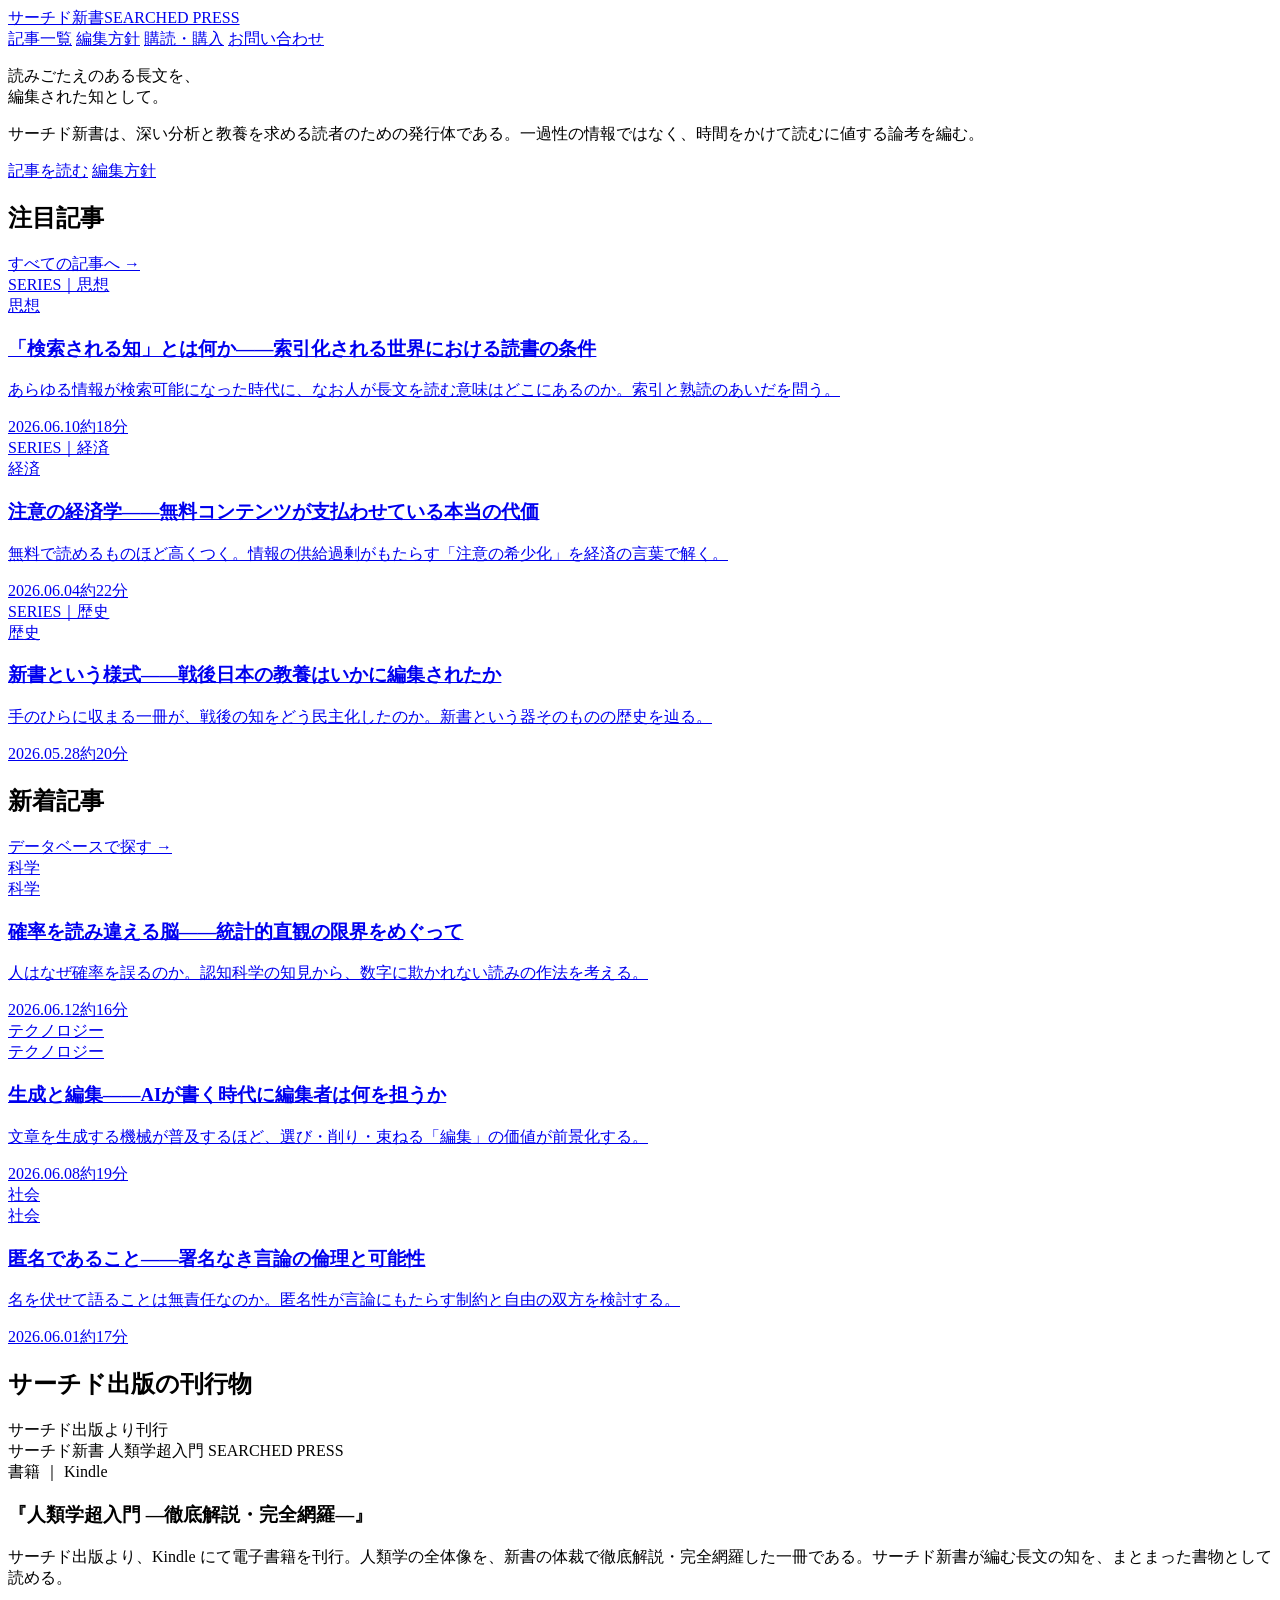
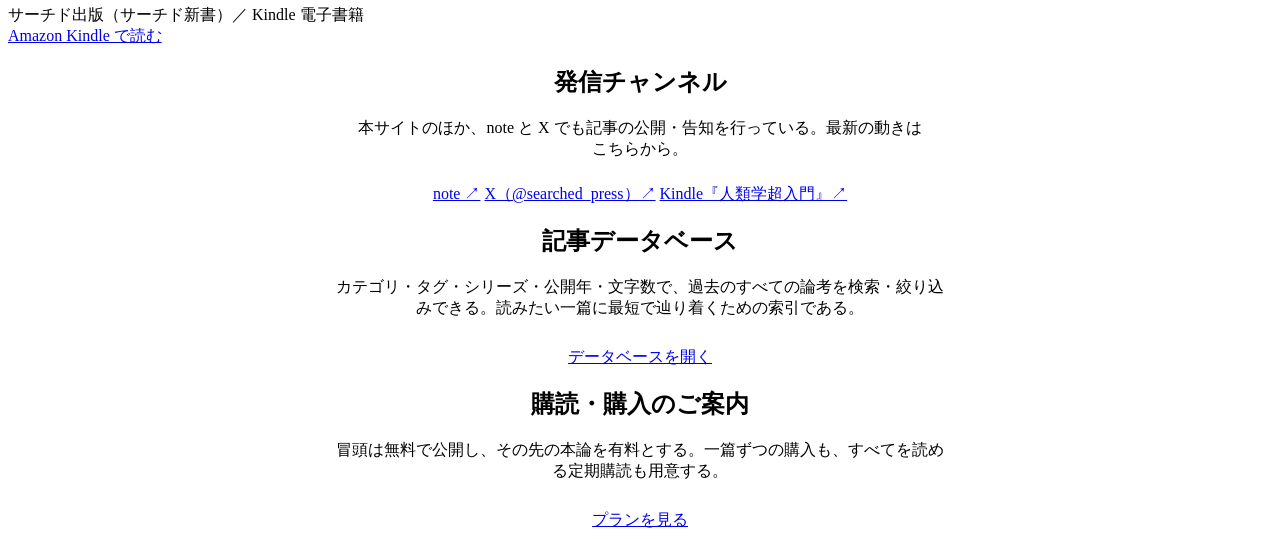
==== index.html @ caef682e "Create index.html" ====
<!DOCTYPE html>
<html lang="ja">
<head>
<meta charset="UTF-8">
<meta name="viewport" content="width=device-width, initial-scale=1.0">
<title>サーチド新書｜読みごたえのある長文を、編集された知として</title>
<meta name="description" content="サーチド新書は、深い分析と教養を求める読者のための長文コンテンツの発行体である。記事の紹介・検索可能なデータベース・記事単位の販売を一つの場所で提供する。">
<meta property="og:title" content="サーチド新書">
<meta property="og:description" content="読みごたえのある長文を、編集された知として。">
<meta property="og:type" content="website">
<meta property="og:url" content="https://searched.press/">
<link rel="preconnect" href="https://fonts.googleapis.com">
<link rel="preconnect" href="https://fonts.gstatic.com" crossorigin>
<link href="https://fonts.googleapis.com/css2?family=Noto+Serif+JP:wght@400;500;600;700&family=Noto+Sans+JP:wght@400;500;600&display=swap" rel="stylesheet">
<link rel="stylesheet" href="/assets/style.css">
</head>
<body>

<header class="site-header">
  <div class="wrap">
    <a class="brand" href="/">サーチド新書<span class="en">SEARCHED&nbsp;PRESS</span></a>
    <nav class="nav">
      <a href="/articles.html">記事一覧</a>
      <a href="/about.html">編集方針</a>
      <a href="/pricing.html">購読・購入</a>
      <a href="/contact.html">お問い合わせ</a>
    </nav>
  </div>
</header>

<main>
  <!-- ヒーロー -->
  <section class="hero">
    <div class="wrap">
      <p class="lede">読みごたえのある長文を、<br>編集された知として。</p>
      <p class="sub">サーチド新書は、深い分析と教養を求める読者のための発行体である。一過性の情報ではなく、時間をかけて読むに値する論考を編む。</p>
      <div class="hero-actions">
        <a class="btn primary" href="/articles.html">記事を読む</a>
        <a class="btn" href="/about.html">編集方針</a>
      </div>
    </div>
  </section>

  <!-- 注目記事 -->
  <section class="section">
    <div class="wrap">
      <div class="section-head">
        <h2>注目記事</h2>
        <a class="more" href="/articles.html">すべての記事へ →</a>
      </div>
      <div class="cards">
        <article class="card">
          <a href="/articles/sample.html">
            <div class="thumb">SERIES｜思想</div>
            <div class="body">
              <div class="cat">思想</div>
              <h3>「検索される知」とは何か——索引化される世界における読書の条件</h3>
              <p class="lead">あらゆる情報が検索可能になった時代に、なお人が長文を読む意味はどこにあるのか。索引と熟読のあいだを問う。</p>
              <div class="meta"><span>2026.06.10</span><span>約18分</span></div>
            </div>
          </a>
        </article>
        <article class="card">
          <a href="/articles/sample.html">
            <div class="thumb">SERIES｜経済</div>
            <div class="body">
              <div class="cat">経済</div>
              <h3>注意の経済学——無料コンテンツが支払わせている本当の代価</h3>
              <p class="lead">無料で読めるものほど高くつく。情報の供給過剰がもたらす「注意の希少化」を経済の言葉で解く。</p>
              <div class="meta"><span>2026.06.04</span><span>約22分</span></div>
            </div>
          </a>
        </article>
        <article class="card">
          <a href="/articles/sample.html">
            <div class="thumb">SERIES｜歴史</div>
            <div class="body">
              <div class="cat">歴史</div>
              <h3>新書という様式——戦後日本の教養はいかに編集されたか</h3>
              <p class="lead">手のひらに収まる一冊が、戦後の知をどう民主化したのか。新書という器そのものの歴史を辿る。</p>
              <div class="meta"><span>2026.05.28</span><span>約20分</span></div>
            </div>
          </a>
        </article>
      </div>
    </div>
  </section>

  <!-- 新着記事 -->
  <section class="section">
    <div class="wrap">
      <div class="section-head">
        <h2>新着記事</h2>
        <a class="more" href="/articles.html">データベースで探す →</a>
      </div>
      <div class="cards">
        <article class="card">
          <a href="/articles/sample.html">
            <div class="thumb">科学</div>
            <div class="body">
              <div class="cat">科学</div>
              <h3>確率を読み違える脳——統計的直観の限界をめぐって</h3>
              <p class="lead">人はなぜ確率を誤るのか。認知科学の知見から、数字に欺かれない読みの作法を考える。</p>
              <div class="meta"><span>2026.06.12</span><span>約16分</span></div>
            </div>
          </a>
        </article>
        <article class="card">
          <a href="/articles/sample.html">
            <div class="thumb">テクノロジー</div>
            <div class="body">
              <div class="cat">テクノロジー</div>
              <h3>生成と編集——AIが書く時代に編集者は何を担うか</h3>
              <p class="lead">文章を生成する機械が普及するほど、選び・削り・束ねる「編集」の価値が前景化する。</p>
              <div class="meta"><span>2026.06.08</span><span>約19分</span></div>
            </div>
          </a>
        </article>
        <article class="card">
          <a href="/articles/sample.html">
            <div class="thumb">社会</div>
            <div class="body">
              <div class="cat">社会</div>
              <h3>匿名であること——署名なき言論の倫理と可能性</h3>
              <p class="lead">名を伏せて語ることは無責任なのか。匿名性が言論にもたらす制約と自由の双方を検討する。</p>
              <div class="meta"><span>2026.06.01</span><span>約17分</span></div>
            </div>
          </a>
        </article>
      </div>
    </div>
  </section>

  <!-- 刊行書籍 -->
  <section class="section">
    <div class="wrap">
      <div class="section-head">
        <h2>サーチド出版の刊行物</h2>
        <span class="more">サーチド出版より刊行</span>
      </div>
      <div class="book">
        <div class="cover">
          <span class="k">サーチド新書</span>
          <span class="t">人類学超入門</span>
          <span class="pub">SEARCHED&nbsp;PRESS</span>
        </div>
        <div class="info">
          <div class="cat">書籍 ｜ Kindle</div>
          <h3>『人類学超入門 ―徹底解説・完全網羅―』</h3>
          <p>サーチド出版より、Kindle にて電子書籍を刊行。人類学の全体像を、新書の体裁で徹底解説・完全網羅した一冊である。サーチド新書が編む長文の知を、まとまった書物として読める。</p>
          <div class="meta">サーチド出版（サーチド新書）／ Kindle 電子書籍</div>
          <a class="btn primary" href="https://www.amazon.co.jp/dp/B0H3QDHRFP" target="_blank" rel="noopener">Amazon Kindle で読む</a>
        </div>
      </div>
    </div>
  </section>

  <!-- 発信チャンネル -->
  <section class="section">
    <div class="wrap" style="text-align:center;">
      <div class="section-head" style="justify-content:center;">
        <h2>発信チャンネル</h2>
      </div>
      <p class="sub" style="margin:0 auto 24px; max-width:36em;">本サイトのほか、note と X でも記事の公開・告知を行っている。最新の動きはこちらから。</p>
      <div class="channels" style="justify-content:center;">
        <a class="channel" href="https://note.com/searched" target="_blank" rel="noopener">note ↗</a>
        <a class="channel" href="https://x.com/searched_press" target="_blank" rel="noopener">X（@searched_press）↗</a>
        <a class="channel" href="https://www.amazon.co.jp/dp/B0H3QDHRFP" target="_blank" rel="noopener">Kindle『人類学超入門』↗</a>
      </div>
    </div>
  </section>

  <!-- データベース導線 -->
  <section class="section">
    <div class="wrap" style="text-align:center;">
      <div class="section-head" style="justify-content:center;">
        <h2>記事データベース</h2>
      </div>
      <p class="sub" style="margin:0 auto 28px; max-width:38em;">カテゴリ・タグ・シリーズ・公開年・文字数で、過去のすべての論考を検索・絞り込みできる。読みたい一篇に最短で辿り着くための索引である。</p>
      <a class="btn primary" href="/articles.html">データベースを開く</a>
    </div>
  </section>

  <!-- 購読導線 -->
  <section class="section">
    <div class="wrap" style="text-align:center;">
      <div class="section-head" style="justify-content:center;">
        <h2>購読・購入のご案内</h2>
      </div>
      <p class="sub" style="margin:0 auto 28px; max-width:38em;">冒頭は無料で公開し、その先の本論を有料とする。一篇ずつの購入も、すべてを読める定期購読も用意する。</p>
      <a class="btn" href="/pricing.html">プランを見る</a>
    </div>
  </section>
</main>

<!-- フッターはJSで挿入 -->
<div id="site-footer"></div>
<script src="/assets/footer.js"></script>
</body>
</html>
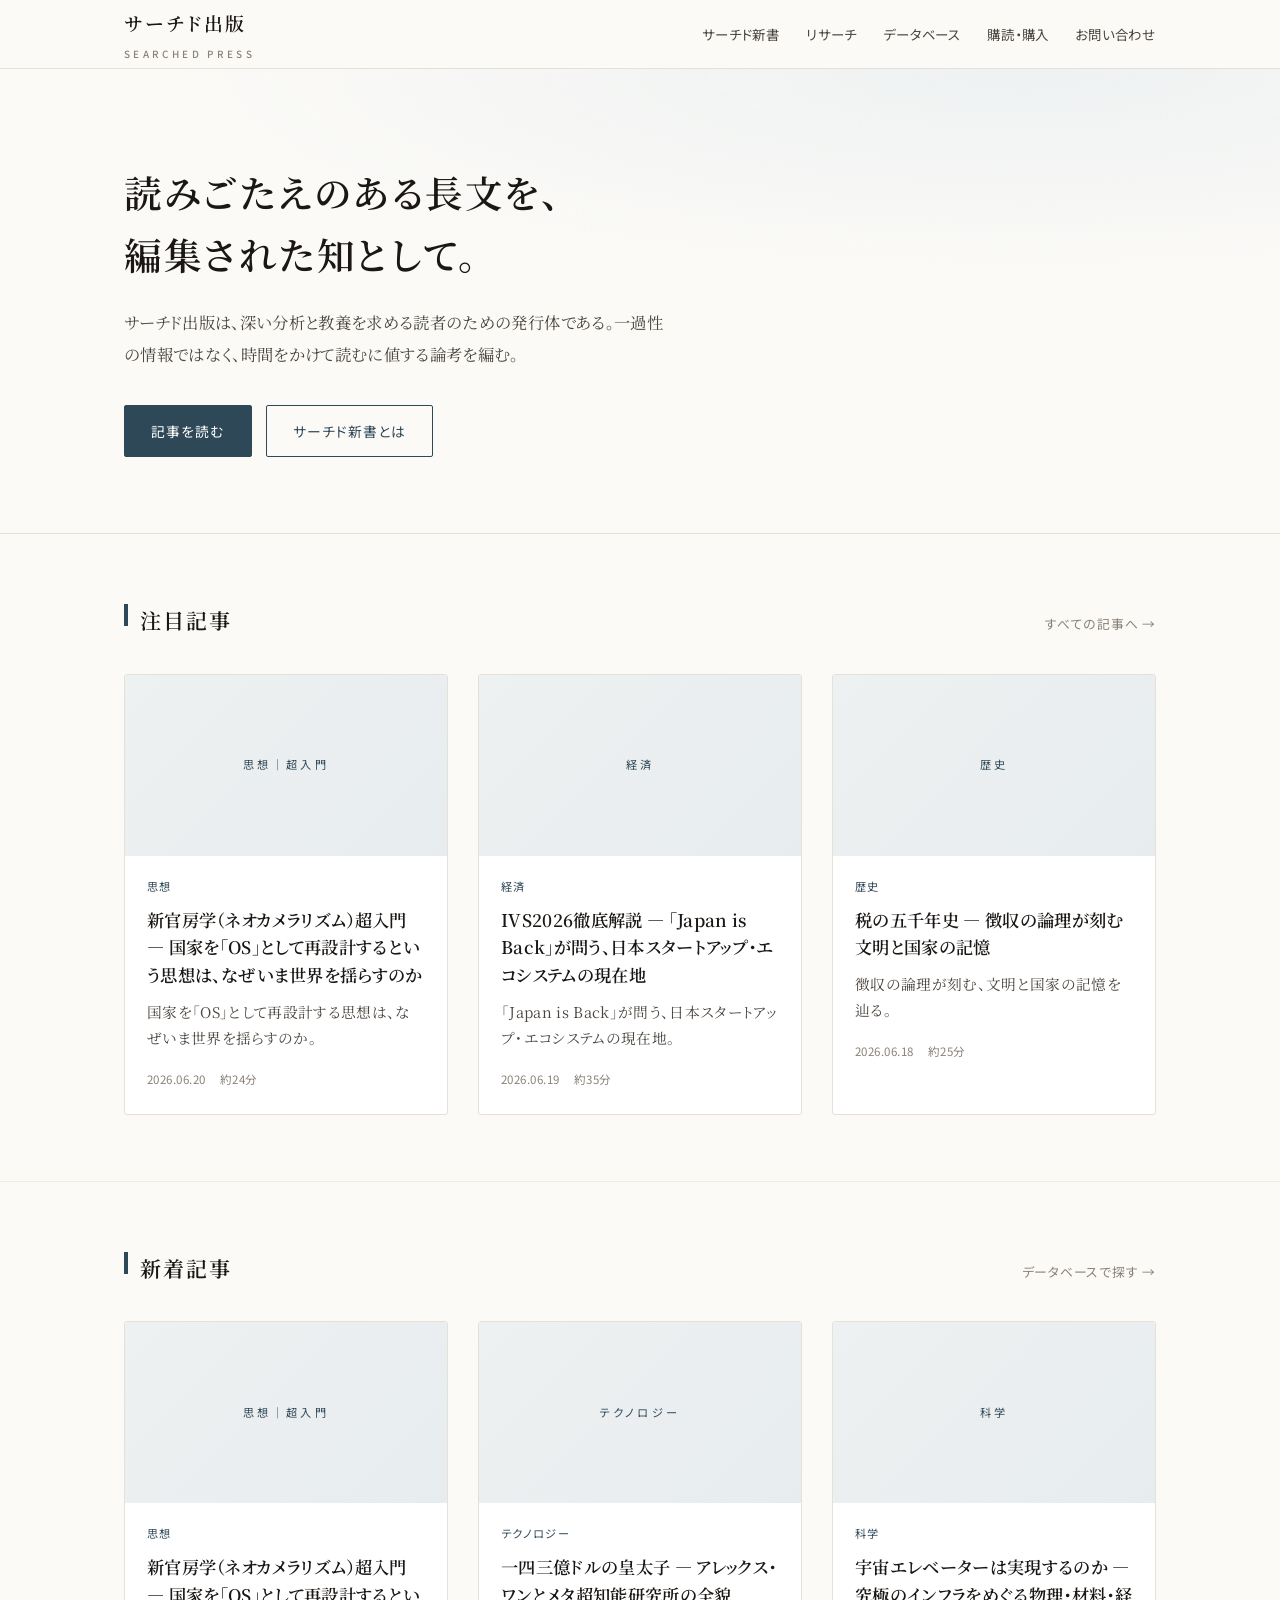
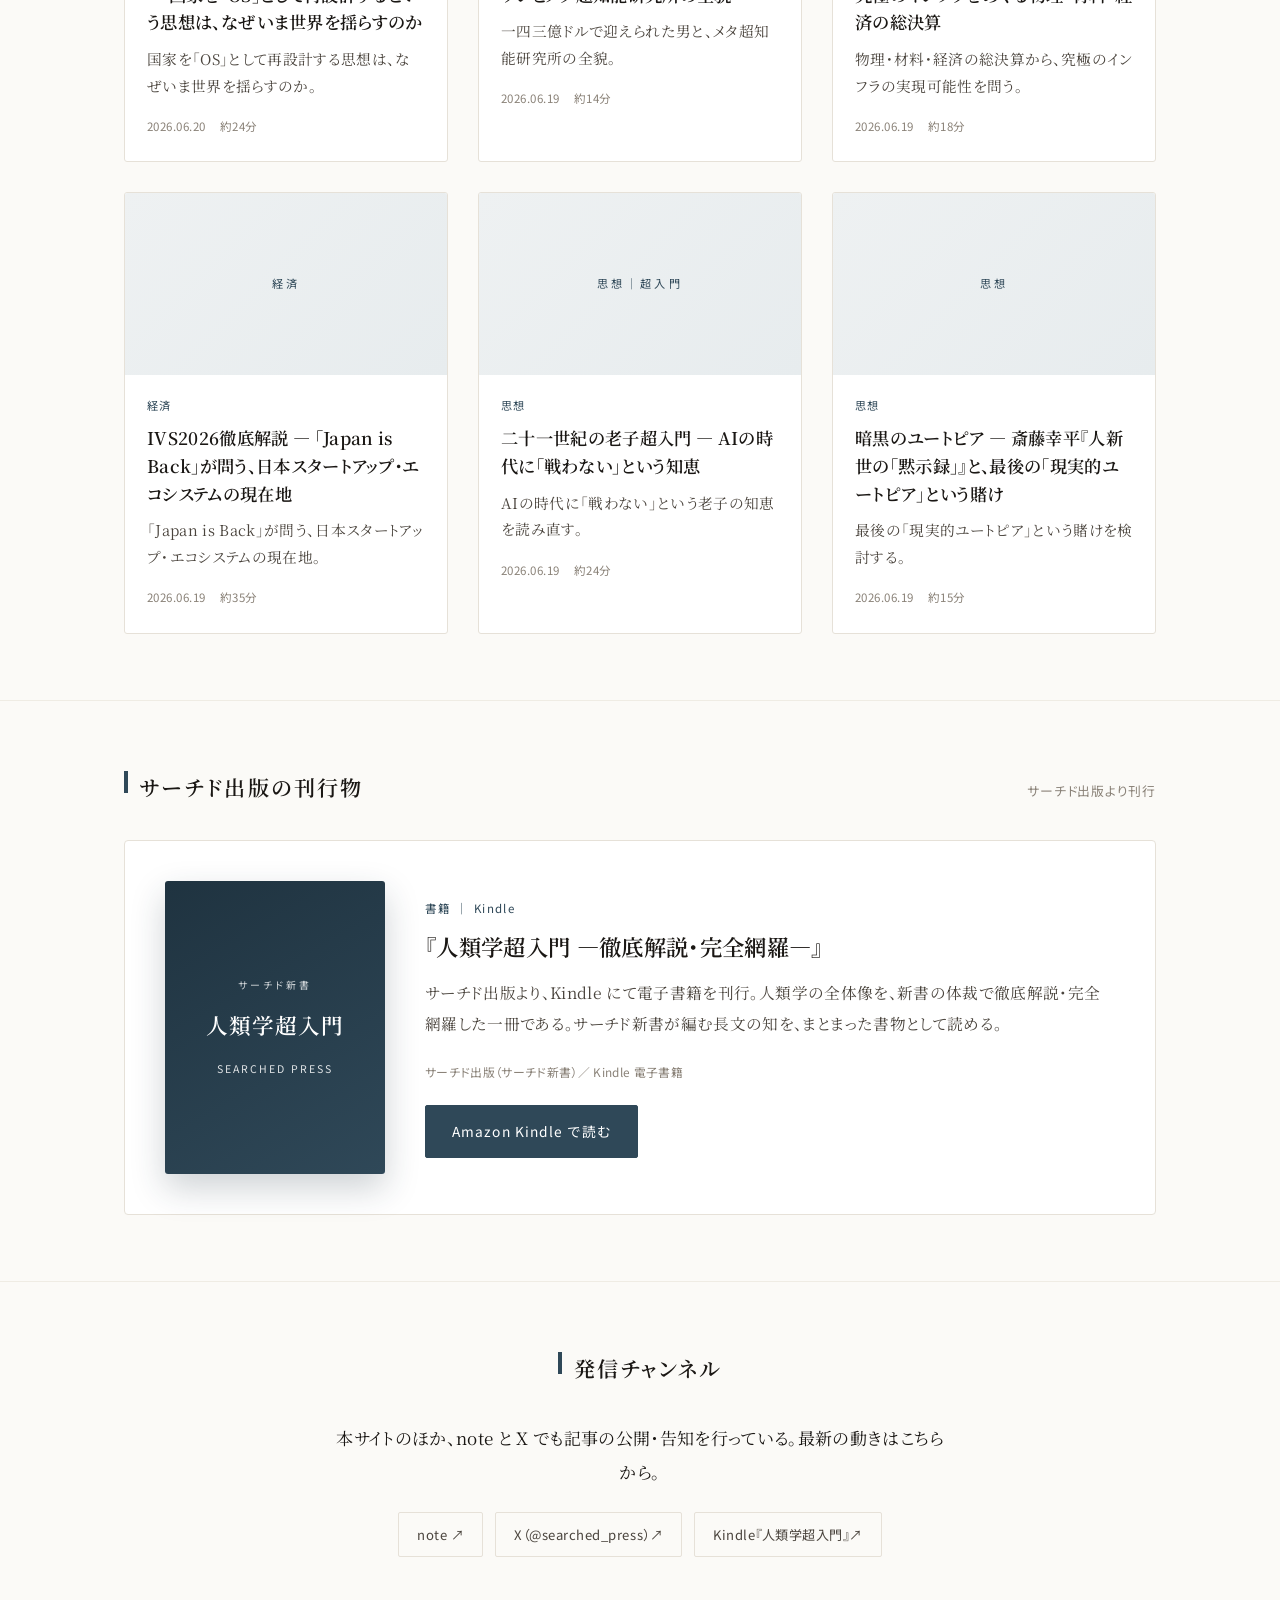
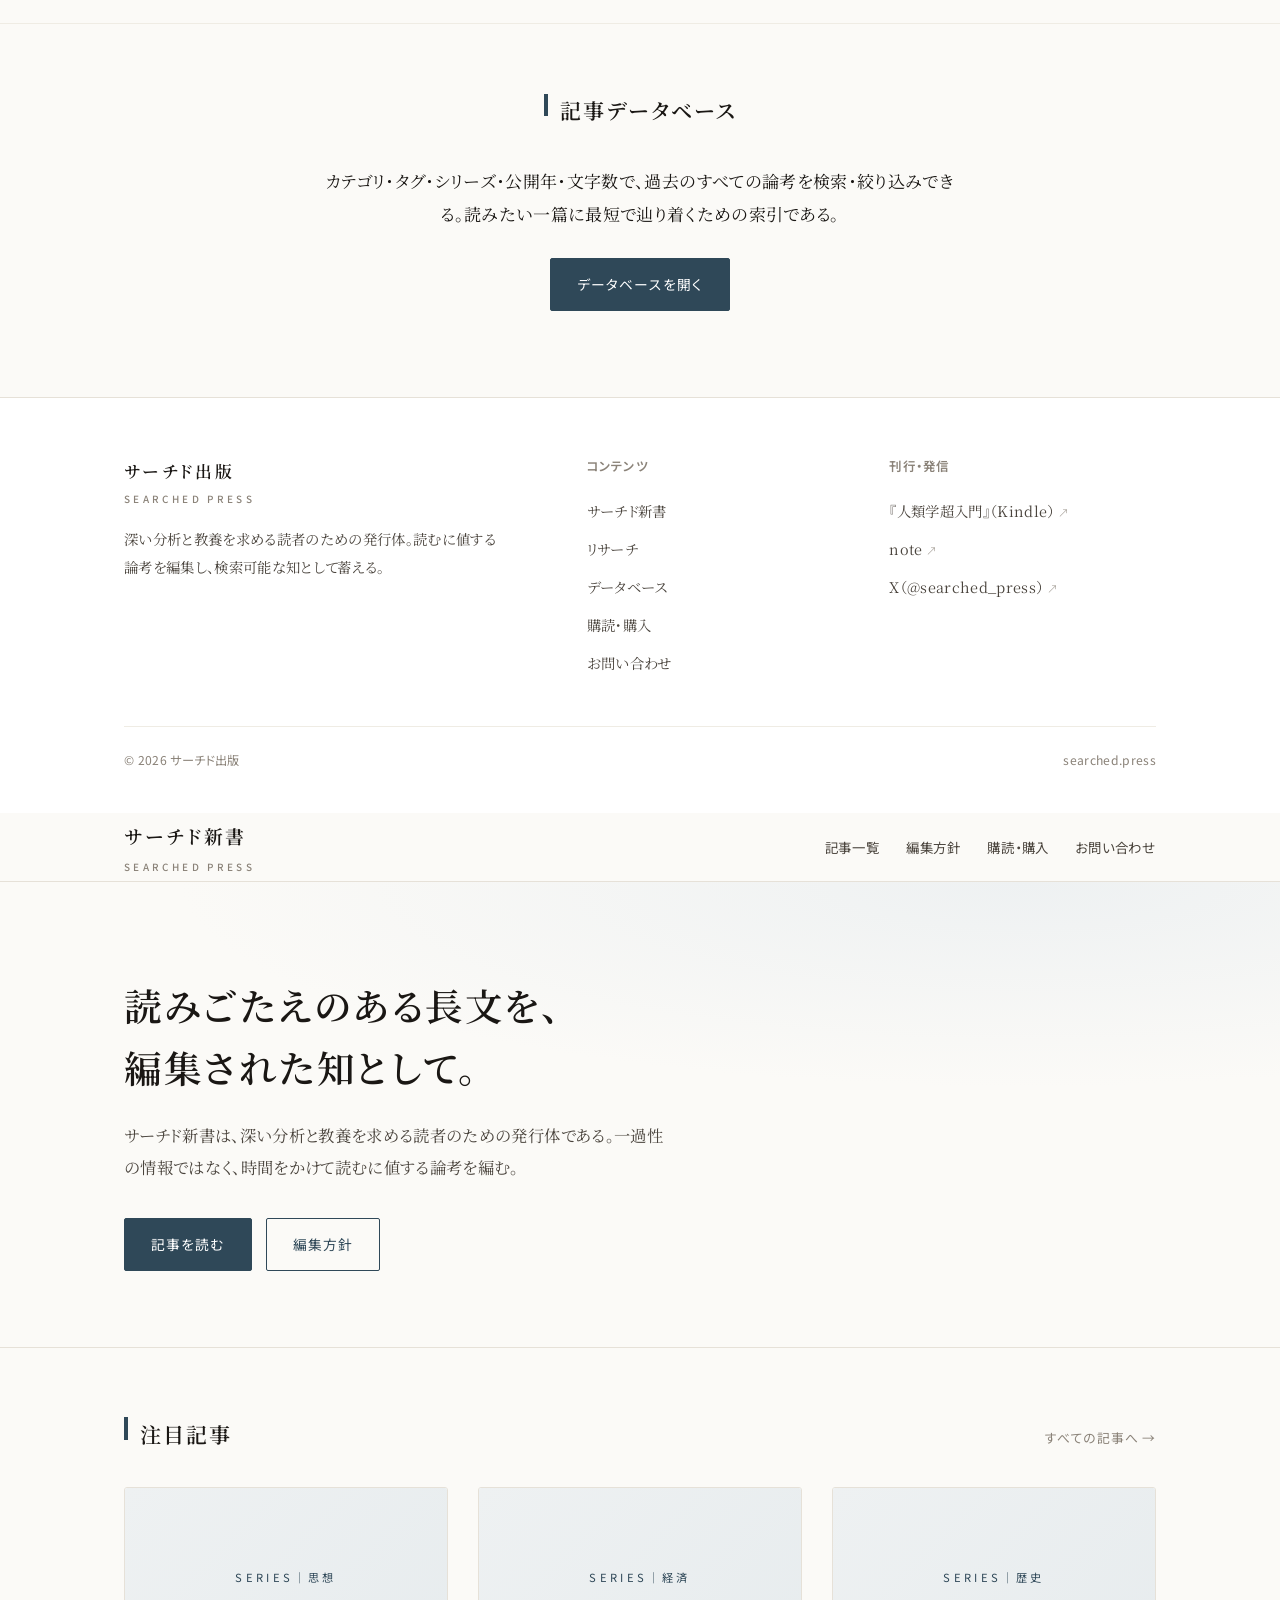
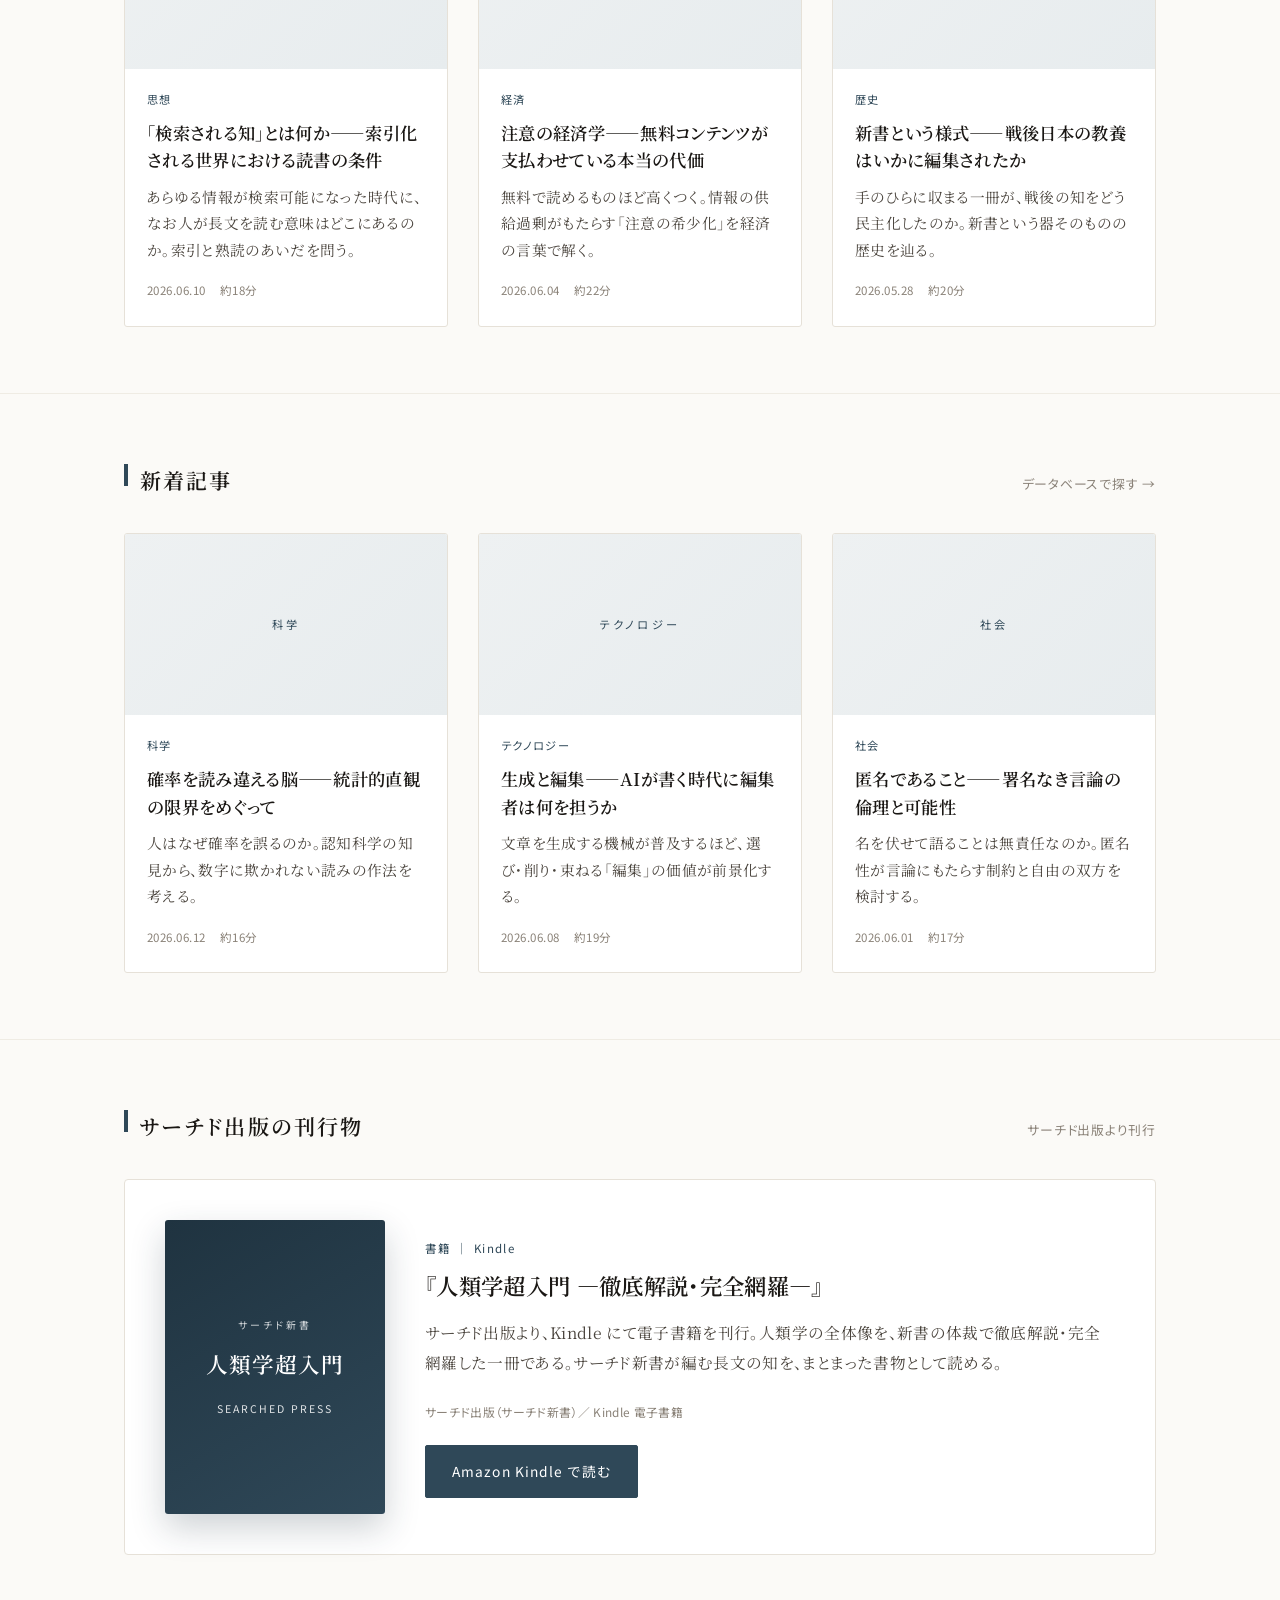
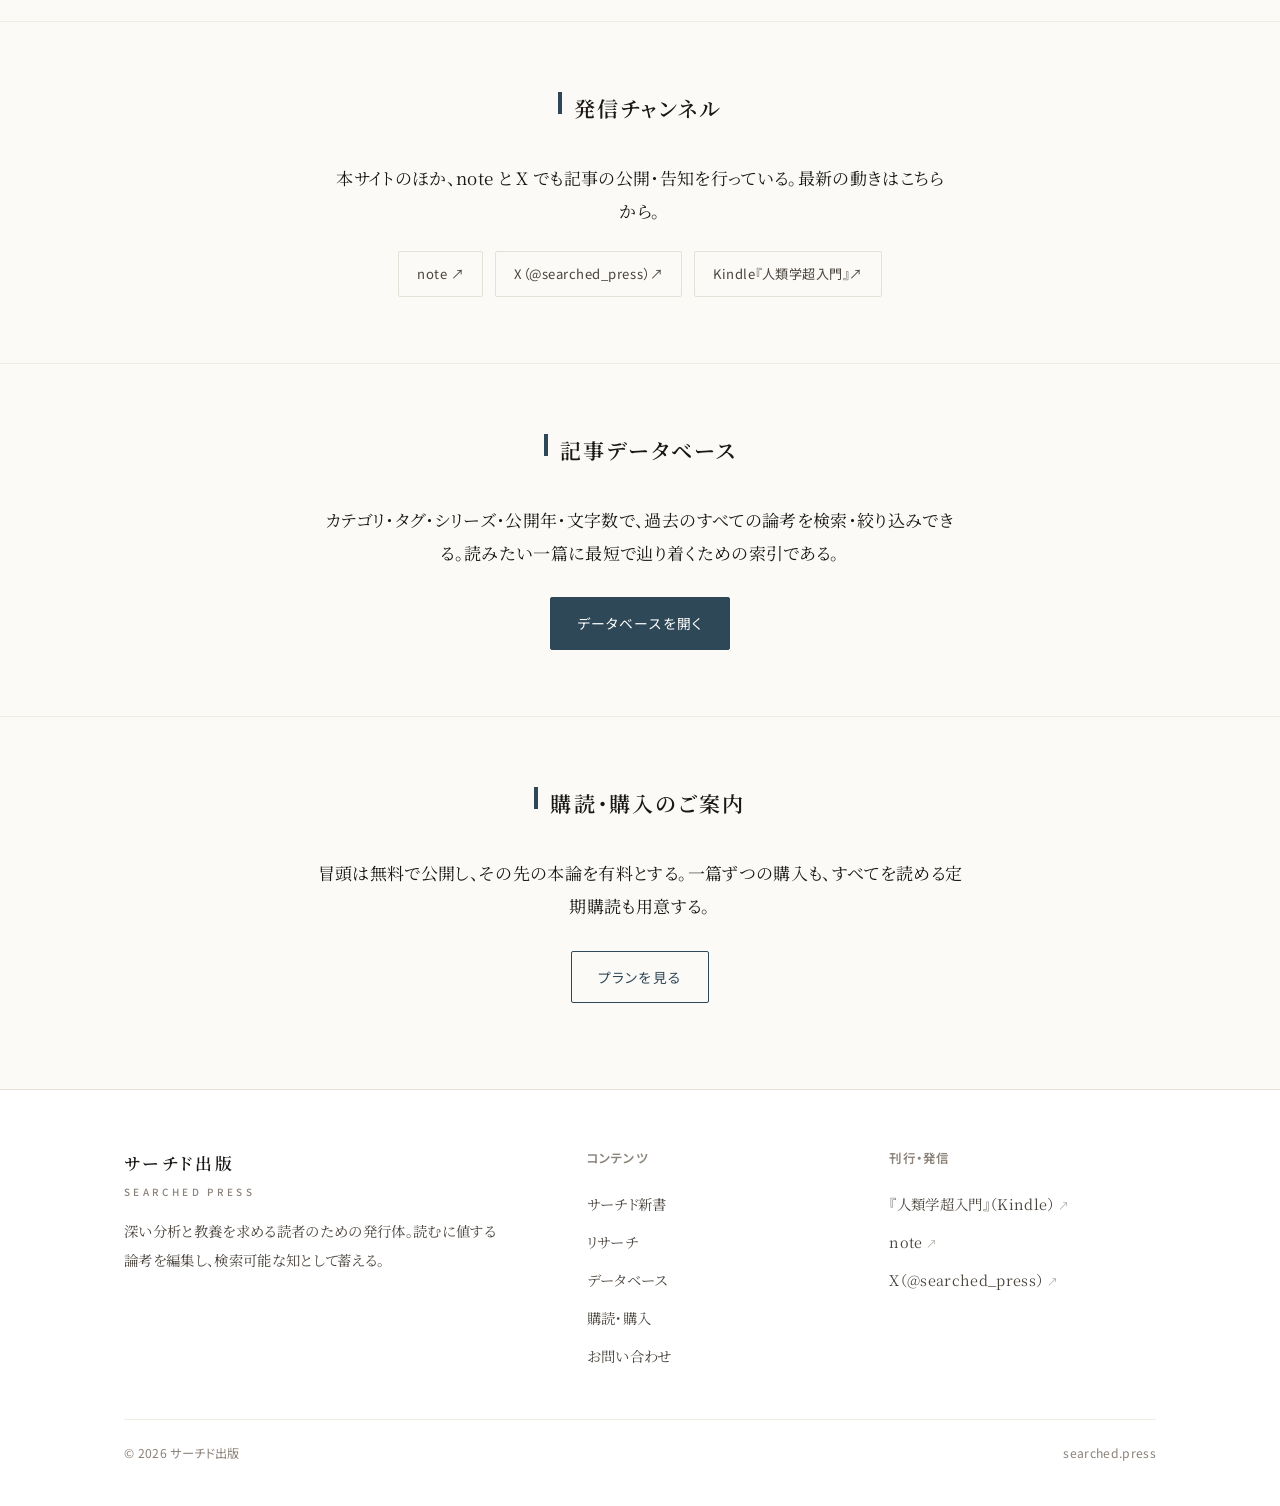
==== commit 7e7d6d8b: "Update index.html" ====
--- a/index.html
+++ b/index.html
@@ -1,3 +1,149 @@
+<!DOCTYPE html>
+<html lang="ja">
+<head>
+<meta charset="UTF-8">
+<meta name="viewport" content="width=device-width, initial-scale=1.0">
+<title>サーチド出版｜読みごたえのある長文を、編集された知として</title>
+<meta name="description" content="サーチド出版は、深い分析と教養を求める読者のための長文コンテンツの発行体である。記事の紹介・検索可能なデータベース・書籍の刊行を一つの場所で提供する。">
+<meta property="og:title" content="サーチド出版">
+<meta property="og:description" content="読みごたえのある長文を、編集された知として。">
+<meta property="og:type" content="website">
+<meta property="og:url" content="https://searched.press/">
+<link rel="preconnect" href="https://fonts.googleapis.com">
+<link rel="preconnect" href="https://fonts.gstatic.com" crossorigin>
+<link href="https://fonts.googleapis.com/css2?family=Noto+Serif+JP:wght@400;500;600;700&family=Noto+Sans+JP:wght@400;500;600&display=swap" rel="stylesheet">
+<link rel="stylesheet" href="/assets/style.css">
+<script src="/assets/articles-index.js"></script>
+</head>
+<body>
+
+<header class="site-header">
+  <div class="wrap">
+    <a class="brand" href="/">サーチド出版<span class="en">SEARCHED&nbsp;PRESS</span></a>
+    <nav class="nav">
+      <a href="/shinsho.html">サーチド新書</a>
+      <a href="/research.html">リサーチ</a>
+      <a href="/articles.html">データベース</a>
+      <a href="/pricing.html">購読・購入</a>
+      <a href="/contact.html">お問い合わせ</a>
+    </nav>
+  </div>
+</header>
+
+<main>
+  <!-- ヒーロー -->
+  <section class="hero">
+    <div class="wrap">
+      <p class="lede">読みごたえのある長文を、<br>編集された知として。</p>
+      <p class="sub">サーチド出版は、深い分析と教養を求める読者のための発行体である。一過性の情報ではなく、時間をかけて読むに値する論考を編む。</p>
+      <div class="hero-actions">
+        <a class="btn primary" href="/articles.html">記事を読む</a>
+        <a class="btn" href="/shinsho.html">サーチド新書とは</a>
+      </div>
+    </div>
+  </section>
+
+  <!-- 注目記事 -->
+  <section class="section">
+    <div class="wrap">
+      <div class="section-head">
+        <h2>注目記事</h2>
+        <a class="more" href="/articles.html">すべての記事へ →</a>
+      </div>
+      <div class="cards" id="featured"></div>
+    </div>
+  </section>
+
+  <!-- 新着記事 -->
+  <section class="section">
+    <div class="wrap">
+      <div class="section-head">
+        <h2>新着記事</h2>
+        <a class="more" href="/articles.html">データベースで探す →</a>
+      </div>
+      <div class="cards" id="latest"></div>
+    </div>
+  </section>
+
+  <!-- 刊行書籍 -->
+  <section class="section">
+    <div class="wrap">
+      <div class="section-head">
+        <h2>サーチド出版の刊行物</h2>
+        <span class="more">サーチド出版より刊行</span>
+      </div>
+      <div class="book">
+        <div class="cover">
+          <span class="k">サーチド新書</span>
+          <span class="t">人類学超入門</span>
+          <span class="pub">SEARCHED&nbsp;PRESS</span>
+        </div>
+        <div class="info">
+          <div class="cat">書籍 ｜ Kindle</div>
+          <h3>『人類学超入門 ―徹底解説・完全網羅―』</h3>
+          <p>サーチド出版より、Kindle にて電子書籍を刊行。人類学の全体像を、新書の体裁で徹底解説・完全網羅した一冊である。サーチド新書が編む長文の知を、まとまった書物として読める。</p>
+          <div class="meta">サーチド出版（サーチド新書）／ Kindle 電子書籍</div>
+          <a class="btn primary" href="https://www.amazon.co.jp/dp/B0H3QDHRFP" target="_blank" rel="noopener">Amazon Kindle で読む</a>
+        </div>
+      </div>
+    </div>
+  </section>
+
+  <!-- 発信チャンネル -->
+  <section class="section">
+    <div class="wrap" style="text-align:center;">
+      <div class="section-head" style="justify-content:center;">
+        <h2>発信チャンネル</h2>
+      </div>
+      <p class="sub" style="margin:0 auto 24px; max-width:36em;">本サイトのほか、note と X でも記事の公開・告知を行っている。最新の動きはこちらから。</p>
+      <div class="channels" style="justify-content:center;">
+        <a class="channel" href="https://note.com/searched" target="_blank" rel="noopener">note ↗</a>
+        <a class="channel" href="https://x.com/searched_press" target="_blank" rel="noopener">X（@searched_press）↗</a>
+        <a class="channel" href="https://www.amazon.co.jp/dp/B0H3QDHRFP" target="_blank" rel="noopener">Kindle『人類学超入門』↗</a>
+      </div>
+    </div>
+  </section>
+
+  <!-- データベース導線 -->
+  <section class="section">
+    <div class="wrap" style="text-align:center;">
+      <div class="section-head" style="justify-content:center;">
+        <h2>記事データベース</h2>
+      </div>
+      <p class="sub" style="margin:0 auto 28px; max-width:38em;">カテゴリ・タグ・シリーズ・公開年・文字数で、過去のすべての論考を検索・絞り込みできる。読みたい一篇に最短で辿り着くための索引である。</p>
+      <a class="btn primary" href="/articles.html">データベースを開く</a>
+    </div>
+  </section>
+</main>
+
+<div id="site-footer"></div>
+<script>
+(function () {
+  var arts = (window.ARTICLES || []).slice();
+  var readMin = function (c) { return Math.max(1, Math.round((c || 0) / 800)); };
+  var fmt = function (s) { return (s || '').replace(/-/g, '.'); };
+  var esc = function (s) { return (s || '').replace(/[&<>]/g, function (c) { return {'&':'&amp;','<':'&lt;','>':'&gt;'}[c]; }); };
+  var card = function (a) {
+    return '<article class="card"><a href="' + a.noteUrl + '" target="_blank" rel="noopener">'
+      + '<div class="thumb">' + esc(a.category) + (a.series ? '｜' + esc(a.series) : '') + '</div>'
+      + '<div class="body">'
+      + '<div class="cat">' + esc(a.category) + '</div>'
+      + '<h3>' + esc(a.title) + '</h3>'
+      + '<p class="lead">' + esc((a.lead || '').slice(0, 70)) + '</p>'
+      + '<div class="meta"><span>' + fmt(a.published_at) + '</span><span>約' + readMin(a.char_count) + '分</span></div>'
+      + '</div></a></article>';
+  };
+  var byNew = arts.slice().sort(function (a, b) { return (b.published_at||'').localeCompare(a.published_at||''); });
+  var featSlugs = ['nf5768def619f','n4a819d4ee380','nb766ba22b423'];
+  var featured = featSlugs.map(function (s) { return arts.filter(function (a) { return a.slug === s; })[0]; }).filter(Boolean);
+  if (featured.length < 3) featured = byNew.slice(0, 3);
+  document.getElementById('featured').innerHTML = featured.map(card).join('');
+  document.getElementById('latest').innerHTML = byNew.slice(0, 6).map(card).join('');
+})();
+</script>
+<script src="/assets/footer.js"></script>
+</body>
+</html>
 <!DOCTYPE html>
 <html lang="ja">
 <head>
--- a/assets/style.css
+++ b/assets/style.css
@@ -0,0 +1,478 @@
+/* ===========================================================
+   サーチド新書 — searched.press
+   共通スタイル / 明朝主体・白基調・低彩度アクセント
+   =========================================================== */
+
+:root {
+  --ink: #1a1714;          /* 本文・主要テキスト（墨） */
+  --ink-soft: #4a443d;     /* 副次テキスト */
+  --ink-faint: #8a8278;    /* 補足・メタ情報 */
+  --paper: #fbfaf7;        /* 基調（生成りの白） */
+  --paper-pure: #ffffff;
+  --line: #e6e1d8;         /* 罫線 */
+  --line-soft: #efece4;
+  --accent: #2f4858;       /* 藍鼠（低彩度アクセント一色） */
+  --accent-deep: #1f3340;
+  --accent-faint: #eef1f2;
+  --maxw: 1080px;
+  --readw: 720px;
+  --serif: "Noto Serif JP", "Hiragino Mincho ProN", "Yu Mincho",
+           "YuMincho", "Songti SC", serif;
+  --sans: "Noto Sans JP", "Hiragino Sans", "Yu Gothic", system-ui, sans-serif;
+}
+
+* { box-sizing: border-box; }
+
+html {
+  -webkit-text-size-adjust: 100%;
+  scroll-behavior: smooth;
+}
+
+body {
+  margin: 0;
+  background: var(--paper);
+  color: var(--ink);
+  font-family: var(--serif);
+  font-size: 17px;
+  line-height: 1.95;
+  letter-spacing: 0.02em;
+  font-feature-settings: "palt" 1;
+  -webkit-font-smoothing: antialiased;
+}
+
+a { color: var(--accent); text-decoration: none; transition: color .18s ease; }
+a:hover { color: var(--accent-deep); text-decoration: underline; text-underline-offset: 3px; }
+
+img { max-width: 100%; display: block; }
+
+.wrap { max-width: var(--maxw); margin: 0 auto; padding: 0 24px; }
+.read { max-width: var(--readw); margin: 0 auto; padding: 0 24px; }
+
+/* ---------- ヘッダー ---------- */
+.site-header {
+  border-bottom: 1px solid var(--line);
+  background: rgba(251, 250, 247, 0.92);
+  backdrop-filter: saturate(180%) blur(8px);
+  position: sticky;
+  top: 0;
+  z-index: 50;
+}
+.site-header .wrap {
+  display: flex;
+  align-items: center;
+  justify-content: space-between;
+  height: 68px;
+}
+.brand {
+  font-family: var(--serif);
+  font-weight: 600;
+  font-size: 1.18rem;
+  letter-spacing: 0.14em;
+  color: var(--ink);
+}
+.brand:hover { text-decoration: none; color: var(--ink); }
+.brand .en {
+  display: block;
+  font-family: var(--sans);
+  font-size: 0.62rem;
+  letter-spacing: 0.34em;
+  color: var(--ink-faint);
+  font-weight: 500;
+  margin-top: 2px;
+}
+.nav {
+  display: flex;
+  gap: 26px;
+  font-family: var(--sans);
+  font-size: 0.84rem;
+  letter-spacing: 0.06em;
+}
+.nav a { color: var(--ink-soft); }
+.nav a:hover { color: var(--accent); text-decoration: none; }
+.nav-toggle { display: none; }
+
+/* ---------- ヒーロー ---------- */
+.hero {
+  padding: 92px 0 76px;
+  border-bottom: 1px solid var(--line);
+  background:
+    radial-gradient(120% 80% at 80% 0%, var(--accent-faint) 0%, transparent 55%),
+    var(--paper);
+}
+.hero .lede {
+  font-size: clamp(1.5rem, 3.4vw, 2.35rem);
+  line-height: 1.65;
+  font-weight: 600;
+  max-width: 22em;
+  margin: 0 0 22px;
+  letter-spacing: 0.04em;
+}
+.hero .sub {
+  color: var(--ink-soft);
+  max-width: 34em;
+  margin: 0 0 34px;
+  font-size: 1.02rem;
+}
+.hero-actions { display: flex; gap: 14px; flex-wrap: wrap; }
+
+/* ---------- ボタン ---------- */
+.btn {
+  display: inline-block;
+  font-family: var(--sans);
+  font-size: 0.86rem;
+  letter-spacing: 0.08em;
+  padding: 12px 26px;
+  border: 1px solid var(--accent);
+  color: var(--accent);
+  background: transparent;
+  border-radius: 2px;
+  transition: all .18s ease;
+  cursor: pointer;
+}
+.btn:hover { background: var(--accent); color: #fff; text-decoration: none; }
+.btn.primary { background: var(--accent); color: #fff; }
+.btn.primary:hover { background: var(--accent-deep); border-color: var(--accent-deep); }
+
+/* ---------- セクション見出し ---------- */
+.section { padding: 66px 0; }
+.section + .section { border-top: 1px solid var(--line-soft); }
+.section-head {
+  display: flex;
+  align-items: baseline;
+  justify-content: space-between;
+  margin-bottom: 32px;
+}
+.section-head h2 {
+  font-size: 1.32rem;
+  font-weight: 600;
+  letter-spacing: 0.1em;
+  margin: 0;
+  position: relative;
+  padding-left: 16px;
+}
+.section-head h2::before {
+  content: "";
+  position: absolute;
+  left: 0; top: 0.18em;
+  width: 4px; height: 1.05em;
+  background: var(--accent);
+}
+.section-head .more {
+  font-family: var(--sans);
+  font-size: 0.8rem;
+  letter-spacing: 0.06em;
+  color: var(--ink-faint);
+}
+
+/* ---------- 記事カード ---------- */
+.cards {
+  display: grid;
+  grid-template-columns: repeat(3, 1fr);
+  gap: 30px;
+}
+.card {
+  background: var(--paper-pure);
+  border: 1px solid var(--line);
+  border-radius: 3px;
+  overflow: hidden;
+  display: flex;
+  flex-direction: column;
+  transition: box-shadow .2s ease, transform .2s ease;
+}
+.card:hover { box-shadow: 0 10px 30px rgba(31, 51, 64, 0.08); transform: translateY(-2px); }
+.card a { color: inherit; }
+.card a:hover { text-decoration: none; }
+.card .thumb {
+  aspect-ratio: 16 / 9;
+  background: linear-gradient(135deg, var(--accent-faint), #e7ecee);
+  display: flex; align-items: center; justify-content: center;
+  color: var(--accent);
+  font-family: var(--sans);
+  font-size: 0.7rem;
+  letter-spacing: 0.3em;
+}
+.card .body { padding: 20px 22px 24px; display: flex; flex-direction: column; flex: 1; }
+.card .cat {
+  font-family: var(--sans);
+  font-size: 0.7rem;
+  letter-spacing: 0.12em;
+  color: var(--accent);
+  margin-bottom: 8px;
+}
+.card h3 {
+  font-size: 1.08rem;
+  line-height: 1.6;
+  margin: 0 0 10px;
+  font-weight: 600;
+}
+.card .lead {
+  color: var(--ink-soft);
+  font-size: 0.92rem;
+  line-height: 1.8;
+  margin: 0 0 16px;
+  flex: 1;
+}
+.card .meta {
+  font-family: var(--sans);
+  font-size: 0.72rem;
+  color: var(--ink-faint);
+  letter-spacing: 0.04em;
+  display: flex; gap: 14px;
+}
+
+/* ---------- 一覧（リスト型） ---------- */
+.filters {
+  display: flex;
+  flex-wrap: wrap;
+  gap: 14px;
+  align-items: center;
+  margin-bottom: 34px;
+  padding-bottom: 24px;
+  border-bottom: 1px solid var(--line);
+}
+.search-box {
+  flex: 1;
+  min-width: 220px;
+  position: relative;
+}
+.search-box input,
+.filters select {
+  font-family: var(--sans);
+  font-size: 0.88rem;
+  padding: 11px 14px;
+  border: 1px solid var(--line);
+  border-radius: 2px;
+  background: var(--paper-pure);
+  color: var(--ink);
+  width: 100%;
+}
+.filters select { width: auto; min-width: 140px; cursor: pointer; }
+.search-box input:focus,
+.filters select:focus { outline: none; border-color: var(--accent); }
+
+.article-list { display: flex; flex-direction: column; }
+.article-row {
+  display: grid;
+  grid-template-columns: 1fr auto;
+  gap: 24px;
+  padding: 26px 0;
+  border-bottom: 1px solid var(--line-soft);
+  align-items: start;
+}
+.article-row .cat {
+  font-family: var(--sans);
+  font-size: 0.7rem;
+  letter-spacing: 0.12em;
+  color: var(--accent);
+  margin-bottom: 7px;
+}
+.article-row h3 { font-size: 1.16rem; margin: 0 0 9px; font-weight: 600; line-height: 1.6; }
+.article-row .lead { color: var(--ink-soft); font-size: 0.94rem; margin: 0 0 12px; }
+.article-row .meta {
+  font-family: var(--sans);
+  font-size: 0.73rem;
+  color: var(--ink-faint);
+  display: flex; gap: 16px; flex-wrap: wrap;
+}
+.article-row .tags { margin-top: 10px; }
+.tag {
+  display: inline-block;
+  font-family: var(--sans);
+  font-size: 0.7rem;
+  color: var(--ink-soft);
+  background: var(--accent-faint);
+  border-radius: 2px;
+  padding: 3px 9px;
+  margin: 0 6px 6px 0;
+  letter-spacing: 0.04em;
+}
+.row-aside {
+  font-family: var(--sans);
+  font-size: 0.72rem;
+  color: var(--ink-faint);
+  text-align: right;
+  white-space: nowrap;
+}
+.access-pill {
+  display: inline-block;
+  font-family: var(--sans);
+  font-size: 0.68rem;
+  letter-spacing: 0.08em;
+  padding: 3px 10px;
+  border-radius: 2px;
+  border: 1px solid var(--line);
+}
+.access-pill.paid { border-color: var(--accent); color: var(--accent); }
+.access-pill.free { color: var(--ink-faint); }
+.no-result { padding: 40px 0; color: var(--ink-faint); font-family: var(--sans); display: none; }
+
+/* ---------- 記事詳細 ---------- */
+.article-head { padding: 64px 0 36px; border-bottom: 1px solid var(--line); }
+.article-head .cat {
+  font-family: var(--sans); font-size: 0.74rem; letter-spacing: 0.14em;
+  color: var(--accent); margin-bottom: 14px;
+}
+.article-head h1 {
+  font-size: clamp(1.6rem, 3.6vw, 2.4rem);
+  line-height: 1.55; margin: 0 0 20px; font-weight: 600; letter-spacing: 0.03em;
+}
+.article-head .lead { font-size: 1.08rem; color: var(--ink-soft); margin: 0 0 22px; }
+.article-head .meta {
+  font-family: var(--sans); font-size: 0.76rem; color: var(--ink-faint);
+  display: flex; gap: 18px; flex-wrap: wrap;
+}
+.article-body { padding: 48px 0 20px; font-size: 1.06rem; line-height: 2.1; }
+.article-body p { margin: 0 0 1.8em; }
+.article-body h2 {
+  font-size: 1.35rem; margin: 2.4em 0 0.9em; font-weight: 600;
+  padding-left: 14px; border-left: 4px solid var(--accent);
+}
+.article-body h3 { font-size: 1.12rem; margin: 2em 0 0.7em; font-weight: 600; }
+
+/* ペイウォール */
+.paywall {
+  position: relative;
+  margin-top: -120px;
+  padding-top: 120px;
+  background: linear-gradient(to bottom, transparent, var(--paper) 90px);
+}
+.paywall-box {
+  border: 1px solid var(--line);
+  background: var(--paper-pure);
+  border-radius: 4px;
+  padding: 40px 36px;
+  text-align: center;
+  margin: 10px auto 0;
+}
+.paywall-box h3 { font-size: 1.22rem; margin: 0 0 12px; font-weight: 600; }
+.paywall-box p { color: var(--ink-soft); font-size: 0.96rem; margin: 0 0 22px; }
+.paywall-box .price { font-size: 1.6rem; font-weight: 600; margin: 0 0 6px; }
+.paywall-box .price small { font-size: 0.8rem; color: var(--ink-faint); font-family: var(--sans); }
+
+/* ---------- 汎用本文ページ ---------- */
+.page-head { padding: 64px 0 34px; border-bottom: 1px solid var(--line); }
+.page-head h1 { font-size: clamp(1.5rem, 3.2vw, 2.1rem); margin: 0 0 14px; font-weight: 600; letter-spacing: 0.04em; }
+.page-head p { color: var(--ink-soft); margin: 0; max-width: 38em; }
+.prose { padding: 44px 0 20px; }
+.prose h2 { font-size: 1.28rem; margin: 2.2em 0 0.7em; font-weight: 600; padding-left: 14px; border-left: 4px solid var(--accent); }
+.prose h2:first-child { margin-top: 0; }
+.prose h3 { font-size: 1.08rem; margin: 1.8em 0 0.5em; font-weight: 600; }
+.prose p { margin: 0 0 1.5em; }
+.prose ul, .prose ol { margin: 0 0 1.5em; padding-left: 1.5em; }
+.prose li { margin: 0 0 0.5em; }
+
+/* 特商法など定義表 */
+.def-table { width: 100%; border-collapse: collapse; font-size: 0.96rem; }
+.def-table th, .def-table td {
+  text-align: left; vertical-align: top;
+  padding: 16px 14px; border-bottom: 1px solid var(--line-soft);
+}
+.def-table th {
+  width: 30%; font-weight: 600; color: var(--ink);
+  font-family: var(--sans); font-size: 0.86rem; letter-spacing: 0.04em;
+  background: var(--accent-faint);
+}
+.note { font-size: 0.86rem; color: var(--ink-faint); font-family: var(--sans); }
+.todo {
+  background: #fff8ec; border: 1px solid #f0e2c4; color: #7a5c1e;
+  padding: 3px 8px; border-radius: 2px; font-family: var(--sans); font-size: 0.8rem;
+}
+
+/* ---------- 料金プラン ---------- */
+.plans { display: grid; grid-template-columns: repeat(2, 1fr); gap: 26px; margin-top: 8px; }
+.plan {
+  border: 1px solid var(--line); border-radius: 4px; background: var(--paper-pure);
+  padding: 34px 30px; display: flex; flex-direction: column;
+}
+.plan.featured { border-color: var(--accent); box-shadow: 0 10px 30px rgba(31,51,64,.07); }
+.plan h3 { font-size: 1.15rem; margin: 0 0 6px; font-weight: 600; }
+.plan .price { font-size: 2rem; font-weight: 600; margin: 14px 0 4px; }
+.plan .price small { font-family: var(--sans); font-size: 0.8rem; color: var(--ink-faint); }
+.plan ul { list-style: none; padding: 0; margin: 22px 0 28px; flex: 1; }
+.plan li { padding: 9px 0 9px 24px; position: relative; color: var(--ink-soft); font-size: 0.94rem; border-bottom: 1px solid var(--line-soft); }
+.plan li::before { content: "—"; position: absolute; left: 0; color: var(--accent); }
+
+/* ---------- お問い合わせフォーム ---------- */
+.form-grid { display: flex; flex-direction: column; gap: 20px; max-width: 600px; }
+.field label { display: block; font-family: var(--sans); font-size: 0.84rem; margin-bottom: 7px; color: var(--ink-soft); letter-spacing: 0.04em; }
+.field input, .field textarea {
+  width: 100%; font-family: var(--serif); font-size: 1rem;
+  padding: 12px 14px; border: 1px solid var(--line); border-radius: 2px; background: var(--paper-pure); color: var(--ink);
+}
+.field textarea { min-height: 160px; resize: vertical; }
+.field input:focus, .field textarea:focus { outline: none; border-color: var(--accent); }
+
+/* ---------- フッター ---------- */
+.site-footer {
+  border-top: 1px solid var(--line);
+  background: var(--paper-pure);
+  padding: 56px 0 40px;
+  margin-top: 20px;
+}
+.footer-grid { display: grid; grid-template-columns: 1.6fr 1fr 1fr 1fr; gap: 36px; }
+.footer-col .ext::after { content: " ↗"; font-size: 0.75em; color: var(--ink-faint); }
+.site-footer .brand { font-size: 1.05rem; }
+.site-footer .desc { color: var(--ink-soft); font-size: 0.9rem; margin: 16px 0 0; max-width: 26em; }
+.footer-col h4 { font-family: var(--sans); font-size: 0.78rem; letter-spacing: 0.1em; color: var(--ink-faint); margin: 0 0 14px; font-weight: 600; }
+.footer-col a { display: block; color: var(--ink-soft); font-size: 0.9rem; padding: 5px 0; }
+.footer-col a:hover { color: var(--accent); text-decoration: none; }
+.copyright {
+  margin-top: 44px; padding-top: 22px; border-top: 1px solid var(--line-soft);
+  font-family: var(--sans); font-size: 0.76rem; color: var(--ink-faint);
+  display: flex; justify-content: space-between; flex-wrap: wrap; gap: 10px;
+}
+
+/* ---------- 刊行書籍フィーチャー ---------- */
+.book {
+  display: grid;
+  grid-template-columns: 220px 1fr;
+  gap: 40px;
+  align-items: center;
+  background: var(--paper-pure);
+  border: 1px solid var(--line);
+  border-radius: 4px;
+  padding: 40px;
+}
+.book .cover {
+  aspect-ratio: 3 / 4;
+  border-radius: 3px;
+  background: linear-gradient(150deg, var(--accent-deep), var(--accent));
+  color: #fff;
+  display: flex; flex-direction: column; justify-content: center; align-items: center;
+  text-align: center; padding: 24px;
+  box-shadow: 0 14px 34px rgba(31, 51, 64, 0.22);
+}
+.book .cover .k { font-family: var(--sans); font-size: 0.62rem; letter-spacing: 0.3em; opacity: 0.8; margin-bottom: 14px; }
+.book .cover .t { font-size: 1.35rem; font-weight: 600; line-height: 1.5; letter-spacing: 0.04em; }
+.book .cover .pub { font-family: var(--sans); font-size: 0.66rem; letter-spacing: 0.2em; opacity: 0.85; margin-top: 18px; }
+.book .info .cat { font-family: var(--sans); font-size: 0.72rem; letter-spacing: 0.12em; color: var(--accent); margin-bottom: 10px; }
+.book .info h3 { font-size: 1.4rem; font-weight: 600; margin: 0 0 14px; line-height: 1.5; }
+.book .info p { color: var(--ink-soft); margin: 0 0 22px; font-size: 0.98rem; }
+.book .info .meta { font-family: var(--sans); font-size: 0.74rem; color: var(--ink-faint); margin-bottom: 22px; }
+
+/* ---------- SNS / 外部発信ストリップ ---------- */
+.channels { display: flex; gap: 12px; flex-wrap: wrap; }
+.channel {
+  font-family: var(--sans); font-size: 0.82rem; letter-spacing: 0.04em;
+  border: 1px solid var(--line); border-radius: 2px; padding: 9px 18px; color: var(--ink-soft);
+}
+.channel:hover { border-color: var(--accent); color: var(--accent); text-decoration: none; }
+
+/* ---------- レスポンシブ ---------- */
+@media (max-width: 860px) {
+  .cards { grid-template-columns: repeat(2, 1fr); }
+  .footer-grid { grid-template-columns: 1fr 1fr; }
+  .site-footer .brand-col { grid-column: 1 / -1; }
+  .book { grid-template-columns: 1fr; }
+}
+@media (max-width: 600px) {
+  body { font-size: 16px; }
+  .nav { display: none; }
+  .cards { grid-template-columns: 1fr; }
+  .plans { grid-template-columns: 1fr; }
+  .footer-grid { grid-template-columns: 1fr; }
+  .article-row { grid-template-columns: 1fr; }
+  .row-aside { text-align: left; }
+  .hero { padding: 64px 0 52px; }
+  .def-table th { width: 38%; }
+}
--- a/assets/style.css
+++ b/assets/style.css
@@ -0,0 +1,478 @@
+/* ===========================================================
+   サーチド新書 — searched.press
+   共通スタイル / 明朝主体・白基調・低彩度アクセント
+   =========================================================== */
+
+:root {
+  --ink: #1a1714;          /* 本文・主要テキスト（墨） */
+  --ink-soft: #4a443d;     /* 副次テキスト */
+  --ink-faint: #8a8278;    /* 補足・メタ情報 */
+  --paper: #fbfaf7;        /* 基調（生成りの白） */
+  --paper-pure: #ffffff;
+  --line: #e6e1d8;         /* 罫線 */
+  --line-soft: #efece4;
+  --accent: #2f4858;       /* 藍鼠（低彩度アクセント一色） */
+  --accent-deep: #1f3340;
+  --accent-faint: #eef1f2;
+  --maxw: 1080px;
+  --readw: 720px;
+  --serif: "Noto Serif JP", "Hiragino Mincho ProN", "Yu Mincho",
+           "YuMincho", "Songti SC", serif;
+  --sans: "Noto Sans JP", "Hiragino Sans", "Yu Gothic", system-ui, sans-serif;
+}
+
+* { box-sizing: border-box; }
+
+html {
+  -webkit-text-size-adjust: 100%;
+  scroll-behavior: smooth;
+}
+
+body {
+  margin: 0;
+  background: var(--paper);
+  color: var(--ink);
+  font-family: var(--serif);
+  font-size: 17px;
+  line-height: 1.95;
+  letter-spacing: 0.02em;
+  font-feature-settings: "palt" 1;
+  -webkit-font-smoothing: antialiased;
+}
+
+a { color: var(--accent); text-decoration: none; transition: color .18s ease; }
+a:hover { color: var(--accent-deep); text-decoration: underline; text-underline-offset: 3px; }
+
+img { max-width: 100%; display: block; }
+
+.wrap { max-width: var(--maxw); margin: 0 auto; padding: 0 24px; }
+.read { max-width: var(--readw); margin: 0 auto; padding: 0 24px; }
+
+/* ---------- ヘッダー ---------- */
+.site-header {
+  border-bottom: 1px solid var(--line);
+  background: rgba(251, 250, 247, 0.92);
+  backdrop-filter: saturate(180%) blur(8px);
+  position: sticky;
+  top: 0;
+  z-index: 50;
+}
+.site-header .wrap {
+  display: flex;
+  align-items: center;
+  justify-content: space-between;
+  height: 68px;
+}
+.brand {
+  font-family: var(--serif);
+  font-weight: 600;
+  font-size: 1.18rem;
+  letter-spacing: 0.14em;
+  color: var(--ink);
+}
+.brand:hover { text-decoration: none; color: var(--ink); }
+.brand .en {
+  display: block;
+  font-family: var(--sans);
+  font-size: 0.62rem;
+  letter-spacing: 0.34em;
+  color: var(--ink-faint);
+  font-weight: 500;
+  margin-top: 2px;
+}
+.nav {
+  display: flex;
+  gap: 26px;
+  font-family: var(--sans);
+  font-size: 0.84rem;
+  letter-spacing: 0.06em;
+}
+.nav a { color: var(--ink-soft); }
+.nav a:hover { color: var(--accent); text-decoration: none; }
+.nav-toggle { display: none; }
+
+/* ---------- ヒーロー ---------- */
+.hero {
+  padding: 92px 0 76px;
+  border-bottom: 1px solid var(--line);
+  background:
+    radial-gradient(120% 80% at 80% 0%, var(--accent-faint) 0%, transparent 55%),
+    var(--paper);
+}
+.hero .lede {
+  font-size: clamp(1.5rem, 3.4vw, 2.35rem);
+  line-height: 1.65;
+  font-weight: 600;
+  max-width: 22em;
+  margin: 0 0 22px;
+  letter-spacing: 0.04em;
+}
+.hero .sub {
+  color: var(--ink-soft);
+  max-width: 34em;
+  margin: 0 0 34px;
+  font-size: 1.02rem;
+}
+.hero-actions { display: flex; gap: 14px; flex-wrap: wrap; }
+
+/* ---------- ボタン ---------- */
+.btn {
+  display: inline-block;
+  font-family: var(--sans);
+  font-size: 0.86rem;
+  letter-spacing: 0.08em;
+  padding: 12px 26px;
+  border: 1px solid var(--accent);
+  color: var(--accent);
+  background: transparent;
+  border-radius: 2px;
+  transition: all .18s ease;
+  cursor: pointer;
+}
+.btn:hover { background: var(--accent); color: #fff; text-decoration: none; }
+.btn.primary { background: var(--accent); color: #fff; }
+.btn.primary:hover { background: var(--accent-deep); border-color: var(--accent-deep); }
+
+/* ---------- セクション見出し ---------- */
+.section { padding: 66px 0; }
+.section + .section { border-top: 1px solid var(--line-soft); }
+.section-head {
+  display: flex;
+  align-items: baseline;
+  justify-content: space-between;
+  margin-bottom: 32px;
+}
+.section-head h2 {
+  font-size: 1.32rem;
+  font-weight: 600;
+  letter-spacing: 0.1em;
+  margin: 0;
+  position: relative;
+  padding-left: 16px;
+}
+.section-head h2::before {
+  content: "";
+  position: absolute;
+  left: 0; top: 0.18em;
+  width: 4px; height: 1.05em;
+  background: var(--accent);
+}
+.section-head .more {
+  font-family: var(--sans);
+  font-size: 0.8rem;
+  letter-spacing: 0.06em;
+  color: var(--ink-faint);
+}
+
+/* ---------- 記事カード ---------- */
+.cards {
+  display: grid;
+  grid-template-columns: repeat(3, 1fr);
+  gap: 30px;
+}
+.card {
+  background: var(--paper-pure);
+  border: 1px solid var(--line);
+  border-radius: 3px;
+  overflow: hidden;
+  display: flex;
+  flex-direction: column;
+  transition: box-shadow .2s ease, transform .2s ease;
+}
+.card:hover { box-shadow: 0 10px 30px rgba(31, 51, 64, 0.08); transform: translateY(-2px); }
+.card a { color: inherit; }
+.card a:hover { text-decoration: none; }
+.card .thumb {
+  aspect-ratio: 16 / 9;
+  background: linear-gradient(135deg, var(--accent-faint), #e7ecee);
+  display: flex; align-items: center; justify-content: center;
+  color: var(--accent);
+  font-family: var(--sans);
+  font-size: 0.7rem;
+  letter-spacing: 0.3em;
+}
+.card .body { padding: 20px 22px 24px; display: flex; flex-direction: column; flex: 1; }
+.card .cat {
+  font-family: var(--sans);
+  font-size: 0.7rem;
+  letter-spacing: 0.12em;
+  color: var(--accent);
+  margin-bottom: 8px;
+}
+.card h3 {
+  font-size: 1.08rem;
+  line-height: 1.6;
+  margin: 0 0 10px;
+  font-weight: 600;
+}
+.card .lead {
+  color: var(--ink-soft);
+  font-size: 0.92rem;
+  line-height: 1.8;
+  margin: 0 0 16px;
+  flex: 1;
+}
+.card .meta {
+  font-family: var(--sans);
+  font-size: 0.72rem;
+  color: var(--ink-faint);
+  letter-spacing: 0.04em;
+  display: flex; gap: 14px;
+}
+
+/* ---------- 一覧（リスト型） ---------- */
+.filters {
+  display: flex;
+  flex-wrap: wrap;
+  gap: 14px;
+  align-items: center;
+  margin-bottom: 34px;
+  padding-bottom: 24px;
+  border-bottom: 1px solid var(--line);
+}
+.search-box {
+  flex: 1;
+  min-width: 220px;
+  position: relative;
+}
+.search-box input,
+.filters select {
+  font-family: var(--sans);
+  font-size: 0.88rem;
+  padding: 11px 14px;
+  border: 1px solid var(--line);
+  border-radius: 2px;
+  background: var(--paper-pure);
+  color: var(--ink);
+  width: 100%;
+}
+.filters select { width: auto; min-width: 140px; cursor: pointer; }
+.search-box input:focus,
+.filters select:focus { outline: none; border-color: var(--accent); }
+
+.article-list { display: flex; flex-direction: column; }
+.article-row {
+  display: grid;
+  grid-template-columns: 1fr auto;
+  gap: 24px;
+  padding: 26px 0;
+  border-bottom: 1px solid var(--line-soft);
+  align-items: start;
+}
+.article-row .cat {
+  font-family: var(--sans);
+  font-size: 0.7rem;
+  letter-spacing: 0.12em;
+  color: var(--accent);
+  margin-bottom: 7px;
+}
+.article-row h3 { font-size: 1.16rem; margin: 0 0 9px; font-weight: 600; line-height: 1.6; }
+.article-row .lead { color: var(--ink-soft); font-size: 0.94rem; margin: 0 0 12px; }
+.article-row .meta {
+  font-family: var(--sans);
+  font-size: 0.73rem;
+  color: var(--ink-faint);
+  display: flex; gap: 16px; flex-wrap: wrap;
+}
+.article-row .tags { margin-top: 10px; }
+.tag {
+  display: inline-block;
+  font-family: var(--sans);
+  font-size: 0.7rem;
+  color: var(--ink-soft);
+  background: var(--accent-faint);
+  border-radius: 2px;
+  padding: 3px 9px;
+  margin: 0 6px 6px 0;
+  letter-spacing: 0.04em;
+}
+.row-aside {
+  font-family: var(--sans);
+  font-size: 0.72rem;
+  color: var(--ink-faint);
+  text-align: right;
+  white-space: nowrap;
+}
+.access-pill {
+  display: inline-block;
+  font-family: var(--sans);
+  font-size: 0.68rem;
+  letter-spacing: 0.08em;
+  padding: 3px 10px;
+  border-radius: 2px;
+  border: 1px solid var(--line);
+}
+.access-pill.paid { border-color: var(--accent); color: var(--accent); }
+.access-pill.free { color: var(--ink-faint); }
+.no-result { padding: 40px 0; color: var(--ink-faint); font-family: var(--sans); display: none; }
+
+/* ---------- 記事詳細 ---------- */
+.article-head { padding: 64px 0 36px; border-bottom: 1px solid var(--line); }
+.article-head .cat {
+  font-family: var(--sans); font-size: 0.74rem; letter-spacing: 0.14em;
+  color: var(--accent); margin-bottom: 14px;
+}
+.article-head h1 {
+  font-size: clamp(1.6rem, 3.6vw, 2.4rem);
+  line-height: 1.55; margin: 0 0 20px; font-weight: 600; letter-spacing: 0.03em;
+}
+.article-head .lead { font-size: 1.08rem; color: var(--ink-soft); margin: 0 0 22px; }
+.article-head .meta {
+  font-family: var(--sans); font-size: 0.76rem; color: var(--ink-faint);
+  display: flex; gap: 18px; flex-wrap: wrap;
+}
+.article-body { padding: 48px 0 20px; font-size: 1.06rem; line-height: 2.1; }
+.article-body p { margin: 0 0 1.8em; }
+.article-body h2 {
+  font-size: 1.35rem; margin: 2.4em 0 0.9em; font-weight: 600;
+  padding-left: 14px; border-left: 4px solid var(--accent);
+}
+.article-body h3 { font-size: 1.12rem; margin: 2em 0 0.7em; font-weight: 600; }
+
+/* ペイウォール */
+.paywall {
+  position: relative;
+  margin-top: -120px;
+  padding-top: 120px;
+  background: linear-gradient(to bottom, transparent, var(--paper) 90px);
+}
+.paywall-box {
+  border: 1px solid var(--line);
+  background: var(--paper-pure);
+  border-radius: 4px;
+  padding: 40px 36px;
+  text-align: center;
+  margin: 10px auto 0;
+}
+.paywall-box h3 { font-size: 1.22rem; margin: 0 0 12px; font-weight: 600; }
+.paywall-box p { color: var(--ink-soft); font-size: 0.96rem; margin: 0 0 22px; }
+.paywall-box .price { font-size: 1.6rem; font-weight: 600; margin: 0 0 6px; }
+.paywall-box .price small { font-size: 0.8rem; color: var(--ink-faint); font-family: var(--sans); }
+
+/* ---------- 汎用本文ページ ---------- */
+.page-head { padding: 64px 0 34px; border-bottom: 1px solid var(--line); }
+.page-head h1 { font-size: clamp(1.5rem, 3.2vw, 2.1rem); margin: 0 0 14px; font-weight: 600; letter-spacing: 0.04em; }
+.page-head p { color: var(--ink-soft); margin: 0; max-width: 38em; }
+.prose { padding: 44px 0 20px; }
+.prose h2 { font-size: 1.28rem; margin: 2.2em 0 0.7em; font-weight: 600; padding-left: 14px; border-left: 4px solid var(--accent); }
+.prose h2:first-child { margin-top: 0; }
+.prose h3 { font-size: 1.08rem; margin: 1.8em 0 0.5em; font-weight: 600; }
+.prose p { margin: 0 0 1.5em; }
+.prose ul, .prose ol { margin: 0 0 1.5em; padding-left: 1.5em; }
+.prose li { margin: 0 0 0.5em; }
+
+/* 特商法など定義表 */
+.def-table { width: 100%; border-collapse: collapse; font-size: 0.96rem; }
+.def-table th, .def-table td {
+  text-align: left; vertical-align: top;
+  padding: 16px 14px; border-bottom: 1px solid var(--line-soft);
+}
+.def-table th {
+  width: 30%; font-weight: 600; color: var(--ink);
+  font-family: var(--sans); font-size: 0.86rem; letter-spacing: 0.04em;
+  background: var(--accent-faint);
+}
+.note { font-size: 0.86rem; color: var(--ink-faint); font-family: var(--sans); }
+.todo {
+  background: #fff8ec; border: 1px solid #f0e2c4; color: #7a5c1e;
+  padding: 3px 8px; border-radius: 2px; font-family: var(--sans); font-size: 0.8rem;
+}
+
+/* ---------- 料金プラン ---------- */
+.plans { display: grid; grid-template-columns: repeat(2, 1fr); gap: 26px; margin-top: 8px; }
+.plan {
+  border: 1px solid var(--line); border-radius: 4px; background: var(--paper-pure);
+  padding: 34px 30px; display: flex; flex-direction: column;
+}
+.plan.featured { border-color: var(--accent); box-shadow: 0 10px 30px rgba(31,51,64,.07); }
+.plan h3 { font-size: 1.15rem; margin: 0 0 6px; font-weight: 600; }
+.plan .price { font-size: 2rem; font-weight: 600; margin: 14px 0 4px; }
+.plan .price small { font-family: var(--sans); font-size: 0.8rem; color: var(--ink-faint); }
+.plan ul { list-style: none; padding: 0; margin: 22px 0 28px; flex: 1; }
+.plan li { padding: 9px 0 9px 24px; position: relative; color: var(--ink-soft); font-size: 0.94rem; border-bottom: 1px solid var(--line-soft); }
+.plan li::before { content: "—"; position: absolute; left: 0; color: var(--accent); }
+
+/* ---------- お問い合わせフォーム ---------- */
+.form-grid { display: flex; flex-direction: column; gap: 20px; max-width: 600px; }
+.field label { display: block; font-family: var(--sans); font-size: 0.84rem; margin-bottom: 7px; color: var(--ink-soft); letter-spacing: 0.04em; }
+.field input, .field textarea {
+  width: 100%; font-family: var(--serif); font-size: 1rem;
+  padding: 12px 14px; border: 1px solid var(--line); border-radius: 2px; background: var(--paper-pure); color: var(--ink);
+}
+.field textarea { min-height: 160px; resize: vertical; }
+.field input:focus, .field textarea:focus { outline: none; border-color: var(--accent); }
+
+/* ---------- フッター ---------- */
+.site-footer {
+  border-top: 1px solid var(--line);
+  background: var(--paper-pure);
+  padding: 56px 0 40px;
+  margin-top: 20px;
+}
+.footer-grid { display: grid; grid-template-columns: 1.6fr 1fr 1fr 1fr; gap: 36px; }
+.footer-col .ext::after { content: " ↗"; font-size: 0.75em; color: var(--ink-faint); }
+.site-footer .brand { font-size: 1.05rem; }
+.site-footer .desc { color: var(--ink-soft); font-size: 0.9rem; margin: 16px 0 0; max-width: 26em; }
+.footer-col h4 { font-family: var(--sans); font-size: 0.78rem; letter-spacing: 0.1em; color: var(--ink-faint); margin: 0 0 14px; font-weight: 600; }
+.footer-col a { display: block; color: var(--ink-soft); font-size: 0.9rem; padding: 5px 0; }
+.footer-col a:hover { color: var(--accent); text-decoration: none; }
+.copyright {
+  margin-top: 44px; padding-top: 22px; border-top: 1px solid var(--line-soft);
+  font-family: var(--sans); font-size: 0.76rem; color: var(--ink-faint);
+  display: flex; justify-content: space-between; flex-wrap: wrap; gap: 10px;
+}
+
+/* ---------- 刊行書籍フィーチャー ---------- */
+.book {
+  display: grid;
+  grid-template-columns: 220px 1fr;
+  gap: 40px;
+  align-items: center;
+  background: var(--paper-pure);
+  border: 1px solid var(--line);
+  border-radius: 4px;
+  padding: 40px;
+}
+.book .cover {
+  aspect-ratio: 3 / 4;
+  border-radius: 3px;
+  background: linear-gradient(150deg, var(--accent-deep), var(--accent));
+  color: #fff;
+  display: flex; flex-direction: column; justify-content: center; align-items: center;
+  text-align: center; padding: 24px;
+  box-shadow: 0 14px 34px rgba(31, 51, 64, 0.22);
+}
+.book .cover .k { font-family: var(--sans); font-size: 0.62rem; letter-spacing: 0.3em; opacity: 0.8; margin-bottom: 14px; }
+.book .cover .t { font-size: 1.35rem; font-weight: 600; line-height: 1.5; letter-spacing: 0.04em; }
+.book .cover .pub { font-family: var(--sans); font-size: 0.66rem; letter-spacing: 0.2em; opacity: 0.85; margin-top: 18px; }
+.book .info .cat { font-family: var(--sans); font-size: 0.72rem; letter-spacing: 0.12em; color: var(--accent); margin-bottom: 10px; }
+.book .info h3 { font-size: 1.4rem; font-weight: 600; margin: 0 0 14px; line-height: 1.5; }
+.book .info p { color: var(--ink-soft); margin: 0 0 22px; font-size: 0.98rem; }
+.book .info .meta { font-family: var(--sans); font-size: 0.74rem; color: var(--ink-faint); margin-bottom: 22px; }
+
+/* ---------- SNS / 外部発信ストリップ ---------- */
+.channels { display: flex; gap: 12px; flex-wrap: wrap; }
+.channel {
+  font-family: var(--sans); font-size: 0.82rem; letter-spacing: 0.04em;
+  border: 1px solid var(--line); border-radius: 2px; padding: 9px 18px; color: var(--ink-soft);
+}
+.channel:hover { border-color: var(--accent); color: var(--accent); text-decoration: none; }
+
+/* ---------- レスポンシブ ---------- */
+@media (max-width: 860px) {
+  .cards { grid-template-columns: repeat(2, 1fr); }
+  .footer-grid { grid-template-columns: 1fr 1fr; }
+  .site-footer .brand-col { grid-column: 1 / -1; }
+  .book { grid-template-columns: 1fr; }
+}
+@media (max-width: 600px) {
+  body { font-size: 16px; }
+  .nav { display: none; }
+  .cards { grid-template-columns: 1fr; }
+  .plans { grid-template-columns: 1fr; }
+  .footer-grid { grid-template-columns: 1fr; }
+  .article-row { grid-template-columns: 1fr; }
+  .row-aside { text-align: left; }
+  .hero { padding: 64px 0 52px; }
+  .def-table th { width: 38%; }
+}
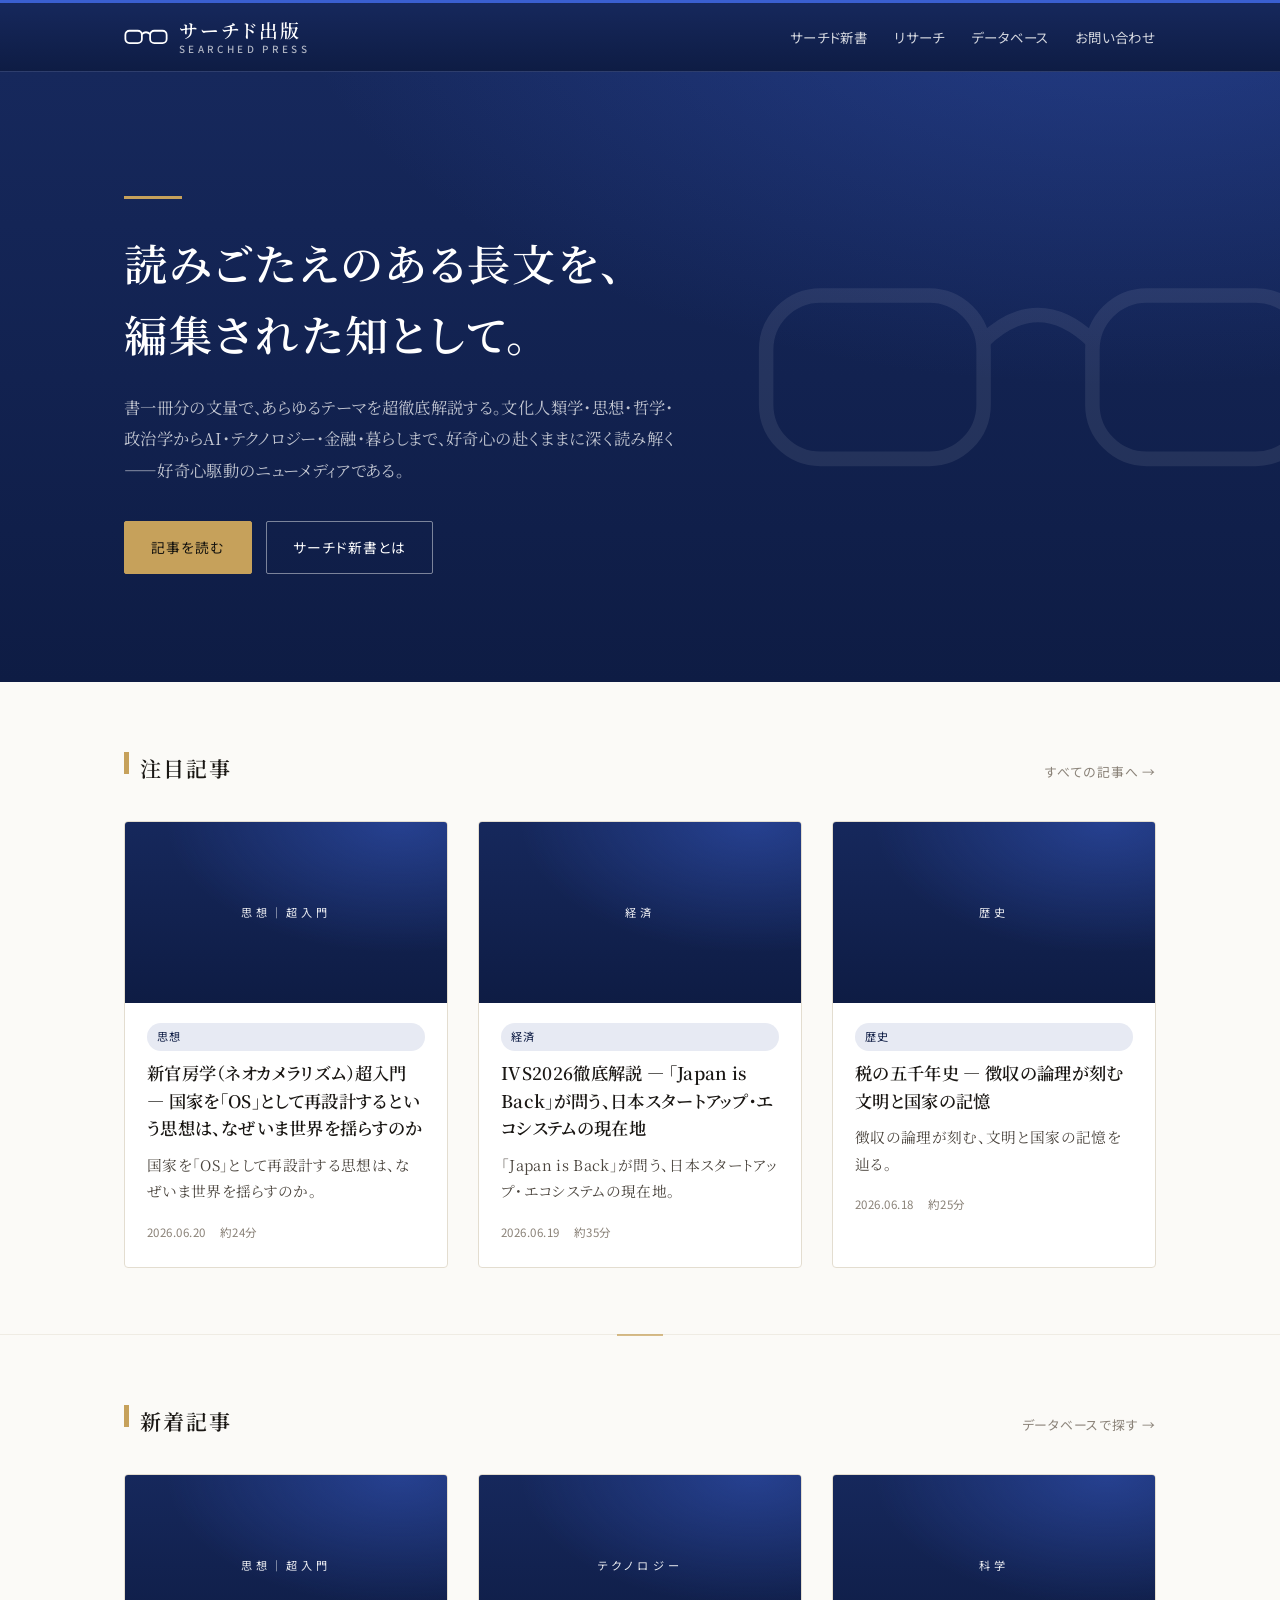
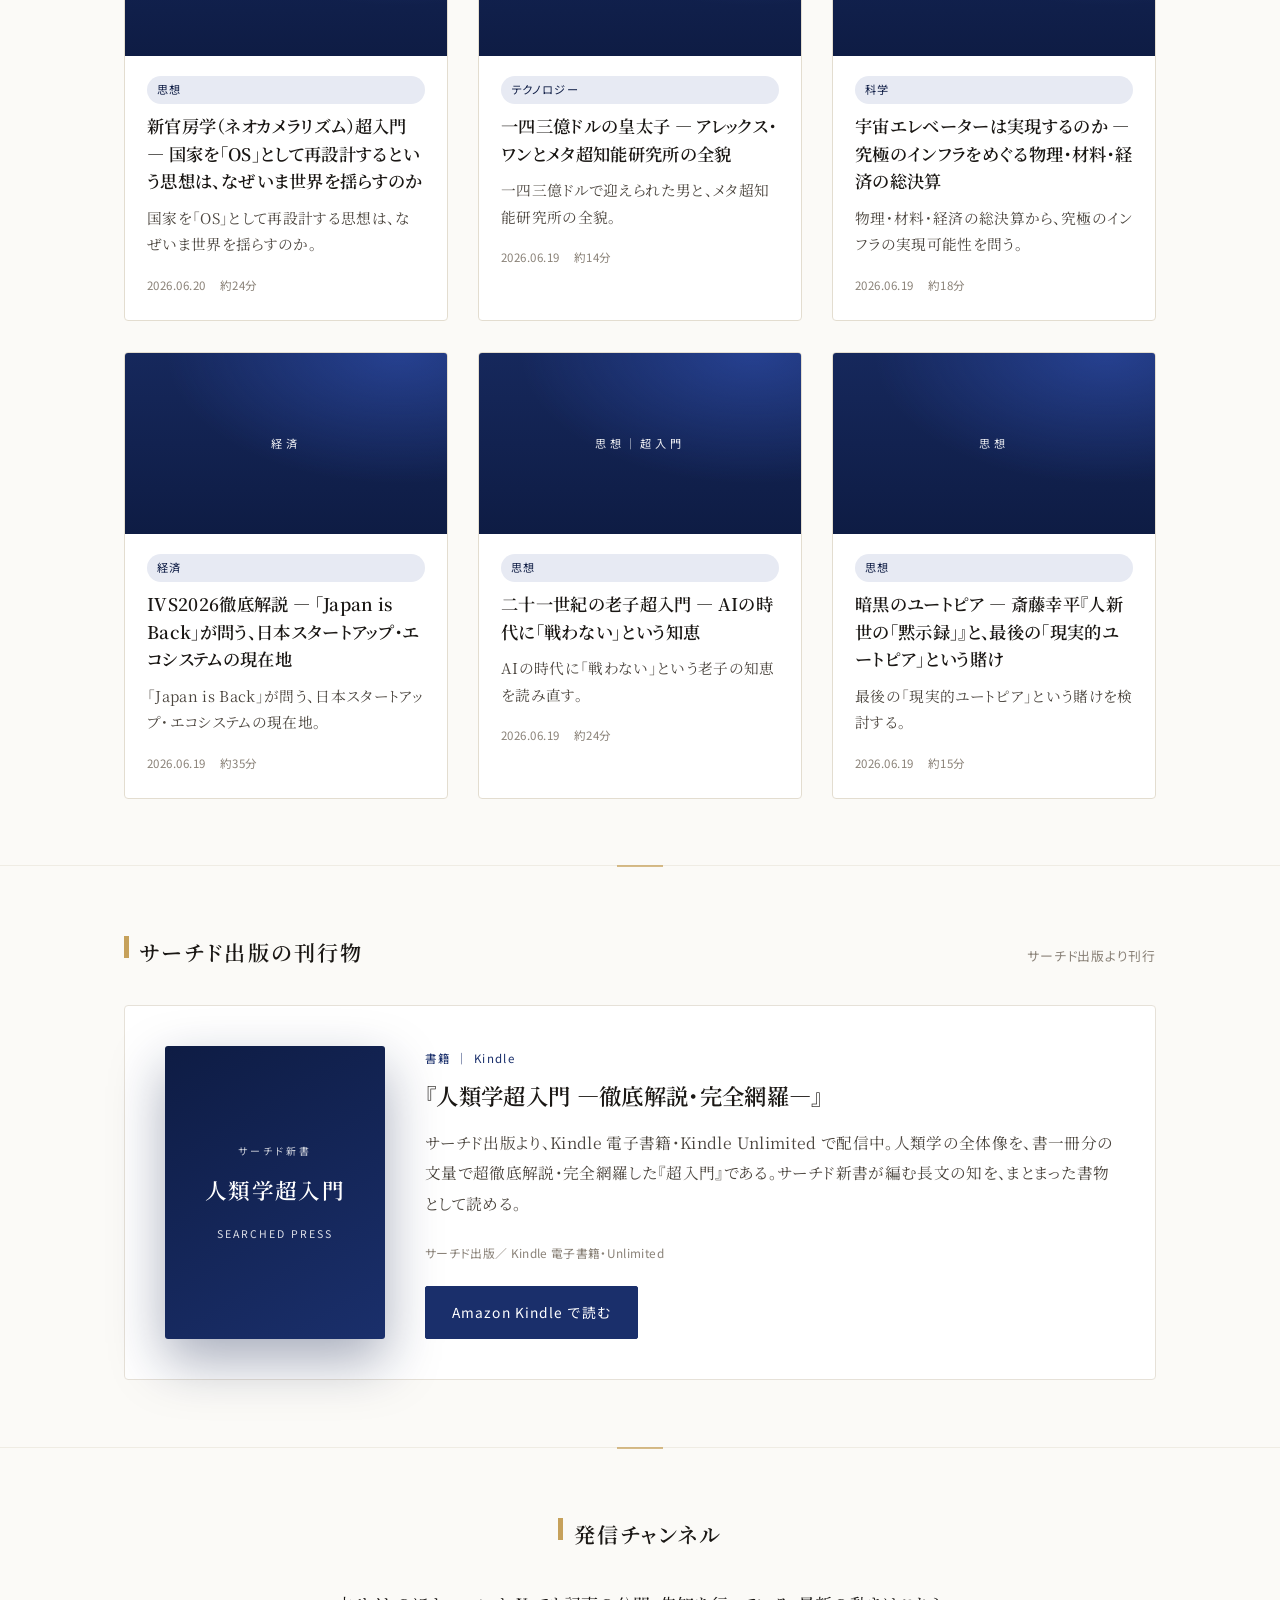
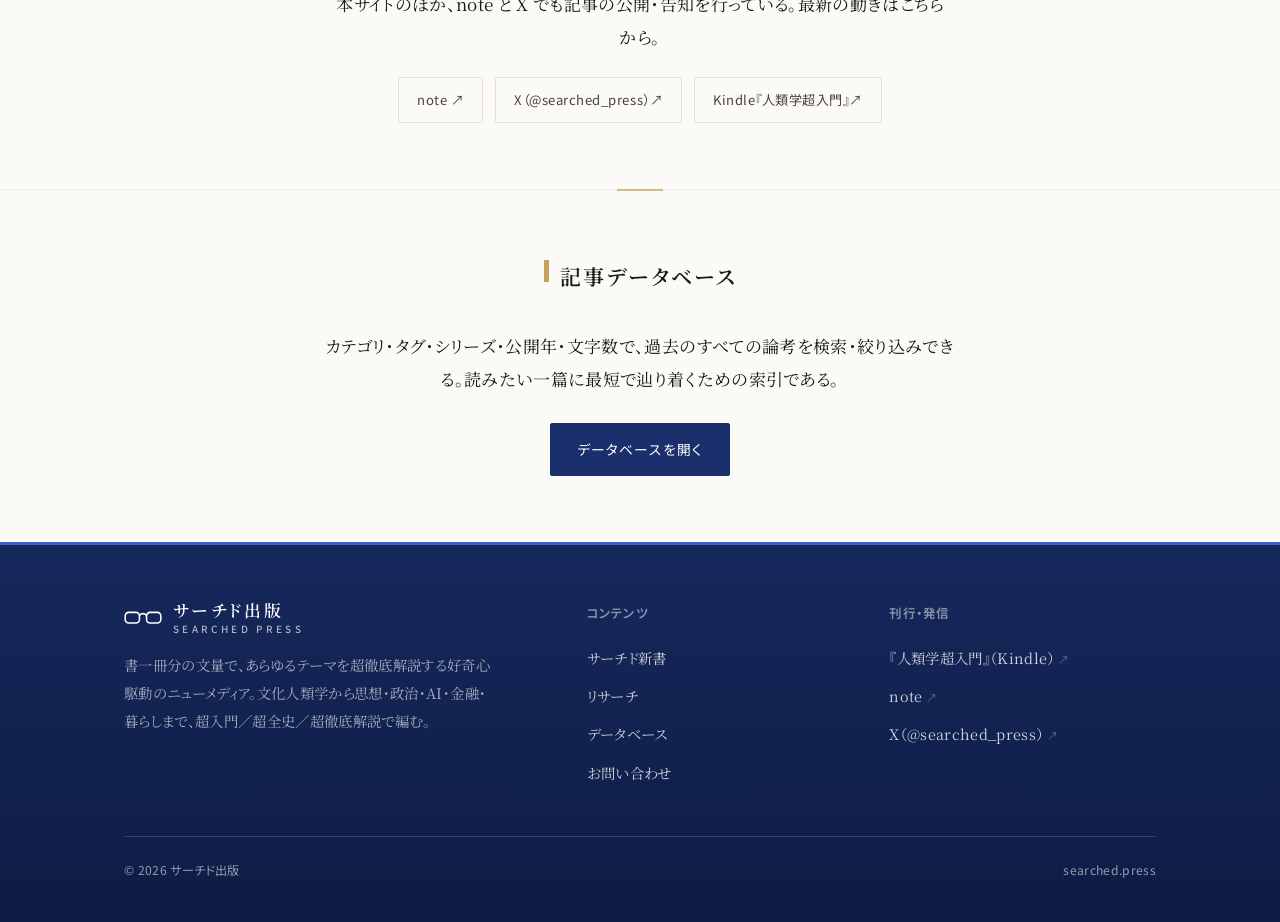
==== commit 9db99d68: "Update index.html" ====
--- a/index.html
+++ b/index.html
@@ -35,7 +35,7 @@
   <section class="hero">
     <div class="wrap">
       <p class="lede">読みごたえのある長文を、<br>編集された知として。</p>
-      <p class="sub">サーチド出版は、深い分析と教養を求める読者のための発行体である。一過性の情報ではなく、時間をかけて読むに値する論考を編む。</p>
+      <p class="sub">書一冊分の文量で、あらゆるテーマを超徹底解説する。文化人類学・思想・哲学・政治学からAI・テクノロジー・金融・暮らしまで、好奇心の赴くままに深く読み解く——好奇心駆動のニューメディアである。</p>
       <div class="hero-actions">
         <a class="btn primary" href="/articles.html">記事を読む</a>
         <a class="btn" href="/shinsho.html">サーチド新書とは</a>
@@ -81,8 +81,8 @@
         <div class="info">
           <div class="cat">書籍 ｜ Kindle</div>
           <h3>『人類学超入門 ―徹底解説・完全網羅―』</h3>
-          <p>サーチド出版より、Kindle にて電子書籍を刊行。人類学の全体像を、新書の体裁で徹底解説・完全網羅した一冊である。サーチド新書が編む長文の知を、まとまった書物として読める。</p>
-          <div class="meta">サーチド出版（サーチド新書）／ Kindle 電子書籍</div>
+          <p>サーチド出版より、Kindle 電子書籍・Kindle Unlimited で配信中。人類学の全体像を、書一冊分の文量で超徹底解説・完全網羅した『超入門』である。サーチド新書が編む長文の知を、まとまった書物として読める。</p>
+          <div class="meta">サーチド出版／ Kindle 電子書籍・Unlimited</div>
           <a class="btn primary" href="https://www.amazon.co.jp/dp/B0H3QDHRFP" target="_blank" rel="noopener">Amazon Kindle で読む</a>
         </div>
       </div>
@@ -144,203 +144,3 @@
 <script src="/assets/footer.js"></script>
 </body>
 </html>
-<!DOCTYPE html>
-<html lang="ja">
-<head>
-<meta charset="UTF-8">
-<meta name="viewport" content="width=device-width, initial-scale=1.0">
-<title>サーチド新書｜読みごたえのある長文を、編集された知として</title>
-<meta name="description" content="サーチド新書は、深い分析と教養を求める読者のための長文コンテンツの発行体である。記事の紹介・検索可能なデータベース・記事単位の販売を一つの場所で提供する。">
-<meta property="og:title" content="サーチド新書">
-<meta property="og:description" content="読みごたえのある長文を、編集された知として。">
-<meta property="og:type" content="website">
-<meta property="og:url" content="https://searched.press/">
-<link rel="preconnect" href="https://fonts.googleapis.com">
-<link rel="preconnect" href="https://fonts.gstatic.com" crossorigin>
-<link href="https://fonts.googleapis.com/css2?family=Noto+Serif+JP:wght@400;500;600;700&family=Noto+Sans+JP:wght@400;500;600&display=swap" rel="stylesheet">
-<link rel="stylesheet" href="/assets/style.css">
-</head>
-<body>
-
-<header class="site-header">
-  <div class="wrap">
-    <a class="brand" href="/">サーチド新書<span class="en">SEARCHED&nbsp;PRESS</span></a>
-    <nav class="nav">
-      <a href="/articles.html">記事一覧</a>
-      <a href="/about.html">編集方針</a>
-      <a href="/pricing.html">購読・購入</a>
-      <a href="/contact.html">お問い合わせ</a>
-    </nav>
-  </div>
-</header>
-
-<main>
-  <!-- ヒーロー -->
-  <section class="hero">
-    <div class="wrap">
-      <p class="lede">読みごたえのある長文を、<br>編集された知として。</p>
-      <p class="sub">サーチド新書は、深い分析と教養を求める読者のための発行体である。一過性の情報ではなく、時間をかけて読むに値する論考を編む。</p>
-      <div class="hero-actions">
-        <a class="btn primary" href="/articles.html">記事を読む</a>
-        <a class="btn" href="/about.html">編集方針</a>
-      </div>
-    </div>
-  </section>
-
-  <!-- 注目記事 -->
-  <section class="section">
-    <div class="wrap">
-      <div class="section-head">
-        <h2>注目記事</h2>
-        <a class="more" href="/articles.html">すべての記事へ →</a>
-      </div>
-      <div class="cards">
-        <article class="card">
-          <a href="/articles/sample.html">
-            <div class="thumb">SERIES｜思想</div>
-            <div class="body">
-              <div class="cat">思想</div>
-              <h3>「検索される知」とは何か——索引化される世界における読書の条件</h3>
-              <p class="lead">あらゆる情報が検索可能になった時代に、なお人が長文を読む意味はどこにあるのか。索引と熟読のあいだを問う。</p>
-              <div class="meta"><span>2026.06.10</span><span>約18分</span></div>
-            </div>
-          </a>
-        </article>
-        <article class="card">
-          <a href="/articles/sample.html">
-            <div class="thumb">SERIES｜経済</div>
-            <div class="body">
-              <div class="cat">経済</div>
-              <h3>注意の経済学——無料コンテンツが支払わせている本当の代価</h3>
-              <p class="lead">無料で読めるものほど高くつく。情報の供給過剰がもたらす「注意の希少化」を経済の言葉で解く。</p>
-              <div class="meta"><span>2026.06.04</span><span>約22分</span></div>
-            </div>
-          </a>
-        </article>
-        <article class="card">
-          <a href="/articles/sample.html">
-            <div class="thumb">SERIES｜歴史</div>
-            <div class="body">
-              <div class="cat">歴史</div>
-              <h3>新書という様式——戦後日本の教養はいかに編集されたか</h3>
-              <p class="lead">手のひらに収まる一冊が、戦後の知をどう民主化したのか。新書という器そのものの歴史を辿る。</p>
-              <div class="meta"><span>2026.05.28</span><span>約20分</span></div>
-            </div>
-          </a>
-        </article>
-      </div>
-    </div>
-  </section>
-
-  <!-- 新着記事 -->
-  <section class="section">
-    <div class="wrap">
-      <div class="section-head">
-        <h2>新着記事</h2>
-        <a class="more" href="/articles.html">データベースで探す →</a>
-      </div>
-      <div class="cards">
-        <article class="card">
-          <a href="/articles/sample.html">
-            <div class="thumb">科学</div>
-            <div class="body">
-              <div class="cat">科学</div>
-              <h3>確率を読み違える脳——統計的直観の限界をめぐって</h3>
-              <p class="lead">人はなぜ確率を誤るのか。認知科学の知見から、数字に欺かれない読みの作法を考える。</p>
-              <div class="meta"><span>2026.06.12</span><span>約16分</span></div>
-            </div>
-          </a>
-        </article>
-        <article class="card">
-          <a href="/articles/sample.html">
-            <div class="thumb">テクノロジー</div>
-            <div class="body">
-              <div class="cat">テクノロジー</div>
-              <h3>生成と編集——AIが書く時代に編集者は何を担うか</h3>
-              <p class="lead">文章を生成する機械が普及するほど、選び・削り・束ねる「編集」の価値が前景化する。</p>
-              <div class="meta"><span>2026.06.08</span><span>約19分</span></div>
-            </div>
-          </a>
-        </article>
-        <article class="card">
-          <a href="/articles/sample.html">
-            <div class="thumb">社会</div>
-            <div class="body">
-              <div class="cat">社会</div>
-              <h3>匿名であること——署名なき言論の倫理と可能性</h3>
-              <p class="lead">名を伏せて語ることは無責任なのか。匿名性が言論にもたらす制約と自由の双方を検討する。</p>
-              <div class="meta"><span>2026.06.01</span><span>約17分</span></div>
-            </div>
-          </a>
-        </article>
-      </div>
-    </div>
-  </section>
-
-  <!-- 刊行書籍 -->
-  <section class="section">
-    <div class="wrap">
-      <div class="section-head">
-        <h2>サーチド出版の刊行物</h2>
-        <span class="more">サーチド出版より刊行</span>
-      </div>
-      <div class="book">
-        <div class="cover">
-          <span class="k">サーチド新書</span>
-          <span class="t">人類学超入門</span>
-          <span class="pub">SEARCHED&nbsp;PRESS</span>
-        </div>
-        <div class="info">
-          <div class="cat">書籍 ｜ Kindle</div>
-          <h3>『人類学超入門 ―徹底解説・完全網羅―』</h3>
-          <p>サーチド出版より、Kindle にて電子書籍を刊行。人類学の全体像を、新書の体裁で徹底解説・完全網羅した一冊である。サーチド新書が編む長文の知を、まとまった書物として読める。</p>
-          <div class="meta">サーチド出版（サーチド新書）／ Kindle 電子書籍</div>
-          <a class="btn primary" href="https://www.amazon.co.jp/dp/B0H3QDHRFP" target="_blank" rel="noopener">Amazon Kindle で読む</a>
-        </div>
-      </div>
-    </div>
-  </section>
-
-  <!-- 発信チャンネル -->
-  <section class="section">
-    <div class="wrap" style="text-align:center;">
-      <div class="section-head" style="justify-content:center;">
-        <h2>発信チャンネル</h2>
-      </div>
-      <p class="sub" style="margin:0 auto 24px; max-width:36em;">本サイトのほか、note と X でも記事の公開・告知を行っている。最新の動きはこちらから。</p>
-      <div class="channels" style="justify-content:center;">
-        <a class="channel" href="https://note.com/searched" target="_blank" rel="noopener">note ↗</a>
-        <a class="channel" href="https://x.com/searched_press" target="_blank" rel="noopener">X（@searched_press）↗</a>
-        <a class="channel" href="https://www.amazon.co.jp/dp/B0H3QDHRFP" target="_blank" rel="noopener">Kindle『人類学超入門』↗</a>
-      </div>
-    </div>
-  </section>
-
-  <!-- データベース導線 -->
-  <section class="section">
-    <div class="wrap" style="text-align:center;">
-      <div class="section-head" style="justify-content:center;">
-        <h2>記事データベース</h2>
-      </div>
-      <p class="sub" style="margin:0 auto 28px; max-width:38em;">カテゴリ・タグ・シリーズ・公開年・文字数で、過去のすべての論考を検索・絞り込みできる。読みたい一篇に最短で辿り着くための索引である。</p>
-      <a class="btn primary" href="/articles.html">データベースを開く</a>
-    </div>
-  </section>
-
-  <!-- 購読導線 -->
-  <section class="section">
-    <div class="wrap" style="text-align:center;">
-      <div class="section-head" style="justify-content:center;">
-        <h2>購読・購入のご案内</h2>
-      </div>
-      <p class="sub" style="margin:0 auto 28px; max-width:38em;">冒頭は無料で公開し、その先の本論を有料とする。一篇ずつの購入も、すべてを読める定期購読も用意する。</p>
-      <a class="btn" href="/pricing.html">プランを見る</a>
-    </div>
-  </section>
-</main>
-
-<!-- フッターはJSで挿入 -->
-<div id="site-footer"></div>
-<script src="/assets/footer.js"></script>
-</body>
-</html>
--- a/assets/style.css
+++ b/assets/style.css
@@ -11,9 +11,11 @@
   --paper-pure: #ffffff;
   --line: #e6e1d8;         /* 罫線 */
   --line-soft: #efece4;
-  --accent: #2f4858;       /* 藍鼠（低彩度アクセント一色） */
-  --accent-deep: #1f3340;
-  --accent-faint: #eef1f2;
+  --accent: #1a2f6b;       /* ネイビー（SEARCHED ブルー） */
+  --accent-deep: #0e1c44;  /* 濃紺 */
+  --accent-mid: #21408f;   /* 中間の青（リンク・強調用） */
+  --accent-faint: #e7eaf3; /* 淡い紺 */
+  --navy-grad: linear-gradient(180deg, #16285c 0%, #0e1c44 100%);
   --maxw: 1080px;
   --readw: 720px;
   --serif: "Noto Serif JP", "Hiragino Mincho ProN", "Yu Mincho",
@@ -40,7 +42,7 @@
   -webkit-font-smoothing: antialiased;
 }
 
-a { color: var(--accent); text-decoration: none; transition: color .18s ease; }
+a { color: var(--accent-mid); text-decoration: none; transition: color .18s ease; }
 a:hover { color: var(--accent-deep); text-decoration: underline; text-underline-offset: 3px; }
 
 img { max-width: 100%; display: block; }
@@ -50,9 +52,9 @@
 
 /* ---------- ヘッダー ---------- */
 .site-header {
-  border-bottom: 1px solid var(--line);
-  background: rgba(251, 250, 247, 0.92);
-  backdrop-filter: saturate(180%) blur(8px);
+  border-top: 3px solid #3a5fd0;
+  border-bottom: 1px solid rgba(255, 255, 255, 0.10);
+  background: var(--navy-grad);
   position: sticky;
   top: 0;
   z-index: 50;
@@ -68,15 +70,15 @@
   font-weight: 600;
   font-size: 1.18rem;
   letter-spacing: 0.14em;
-  color: var(--ink);
-}
-.brand:hover { text-decoration: none; color: var(--ink); }
+  color: #ffffff;
+}
+.brand:hover { text-decoration: none; color: #ffffff; }
 .brand .en {
   display: block;
   font-family: var(--sans);
   font-size: 0.62rem;
   letter-spacing: 0.34em;
-  color: var(--ink-faint);
+  color: rgba(255, 255, 255, 0.66);
   font-weight: 500;
   margin-top: 2px;
 }
@@ -87,8 +89,8 @@
   font-size: 0.84rem;
   letter-spacing: 0.06em;
 }
-.nav a { color: var(--ink-soft); }
-.nav a:hover { color: var(--accent); text-decoration: none; }
+.nav a { color: rgba(255, 255, 255, 0.82); }
+.nav a:hover { color: #ffffff; text-decoration: none; }
 .nav-toggle { display: none; }
 
 /* ---------- ヒーロー ---------- */
@@ -404,21 +406,22 @@
 
 /* ---------- フッター ---------- */
 .site-footer {
-  border-top: 1px solid var(--line);
-  background: var(--paper-pure);
+  border-top: 3px solid #3a5fd0;
+  background: var(--navy-grad);
+  color: rgba(255, 255, 255, 0.82);
   padding: 56px 0 40px;
-  margin-top: 20px;
+  margin-top: 0;
 }
 .footer-grid { display: grid; grid-template-columns: 1.6fr 1fr 1fr 1fr; gap: 36px; }
-.footer-col .ext::after { content: " ↗"; font-size: 0.75em; color: var(--ink-faint); }
-.site-footer .brand { font-size: 1.05rem; }
-.site-footer .desc { color: var(--ink-soft); font-size: 0.9rem; margin: 16px 0 0; max-width: 26em; }
-.footer-col h4 { font-family: var(--sans); font-size: 0.78rem; letter-spacing: 0.1em; color: var(--ink-faint); margin: 0 0 14px; font-weight: 600; }
-.footer-col a { display: block; color: var(--ink-soft); font-size: 0.9rem; padding: 5px 0; }
-.footer-col a:hover { color: var(--accent); text-decoration: none; }
+.footer-col .ext::after { content: " ↗"; font-size: 0.75em; color: rgba(255, 255, 255, 0.5); }
+.site-footer .brand { font-size: 1.05rem; color: #ffffff; }
+.site-footer .desc { color: rgba(255, 255, 255, 0.62); font-size: 0.9rem; margin: 16px 0 0; max-width: 26em; }
+.footer-col h4 { font-family: var(--sans); font-size: 0.78rem; letter-spacing: 0.1em; color: rgba(255, 255, 255, 0.5); margin: 0 0 14px; font-weight: 600; }
+.footer-col a { display: block; color: rgba(255, 255, 255, 0.8); font-size: 0.9rem; padding: 5px 0; }
+.footer-col a:hover { color: #ffffff; text-decoration: none; }
 .copyright {
-  margin-top: 44px; padding-top: 22px; border-top: 1px solid var(--line-soft);
-  font-family: var(--sans); font-size: 0.76rem; color: var(--ink-faint);
+  margin-top: 44px; padding-top: 22px; border-top: 1px solid rgba(255, 255, 255, 0.14);
+  font-family: var(--sans); font-size: 0.76rem; color: rgba(255, 255, 255, 0.55);
   display: flex; justify-content: space-between; flex-wrap: wrap; gap: 10px;
 }
 
